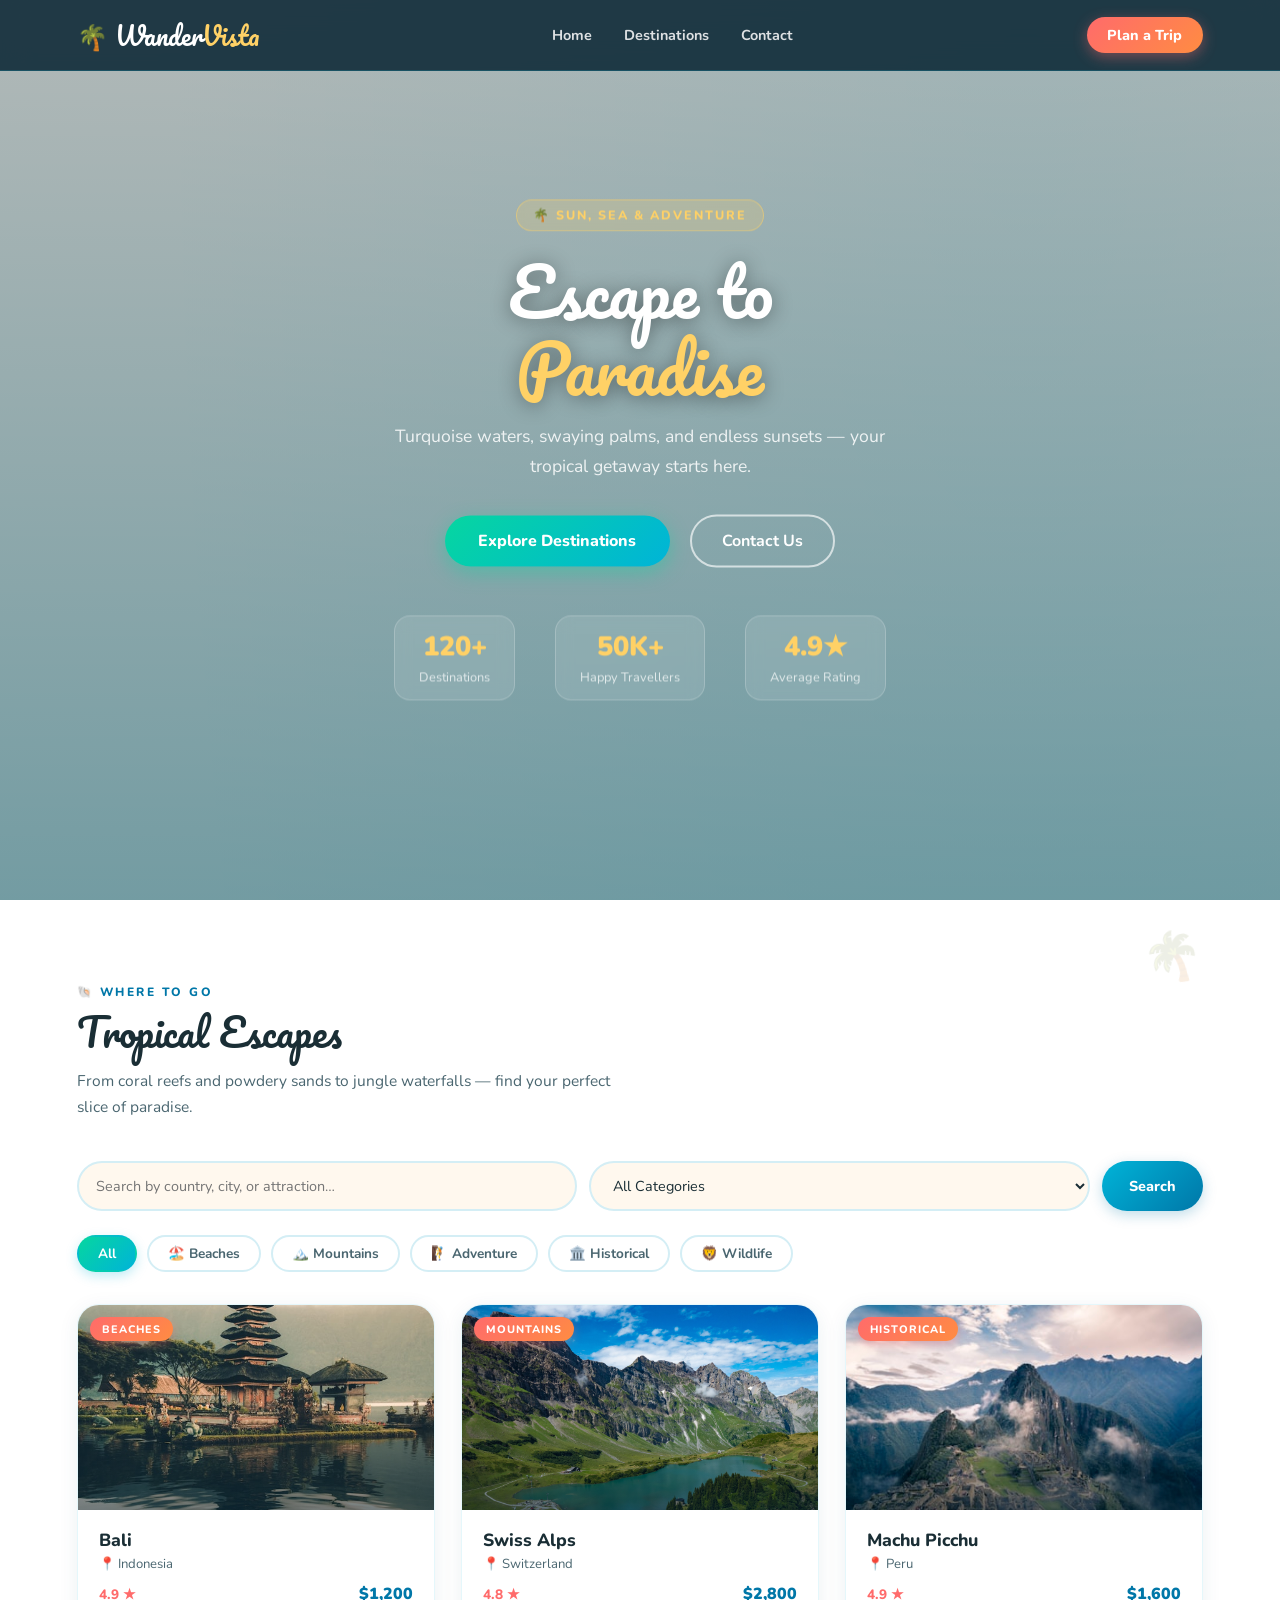
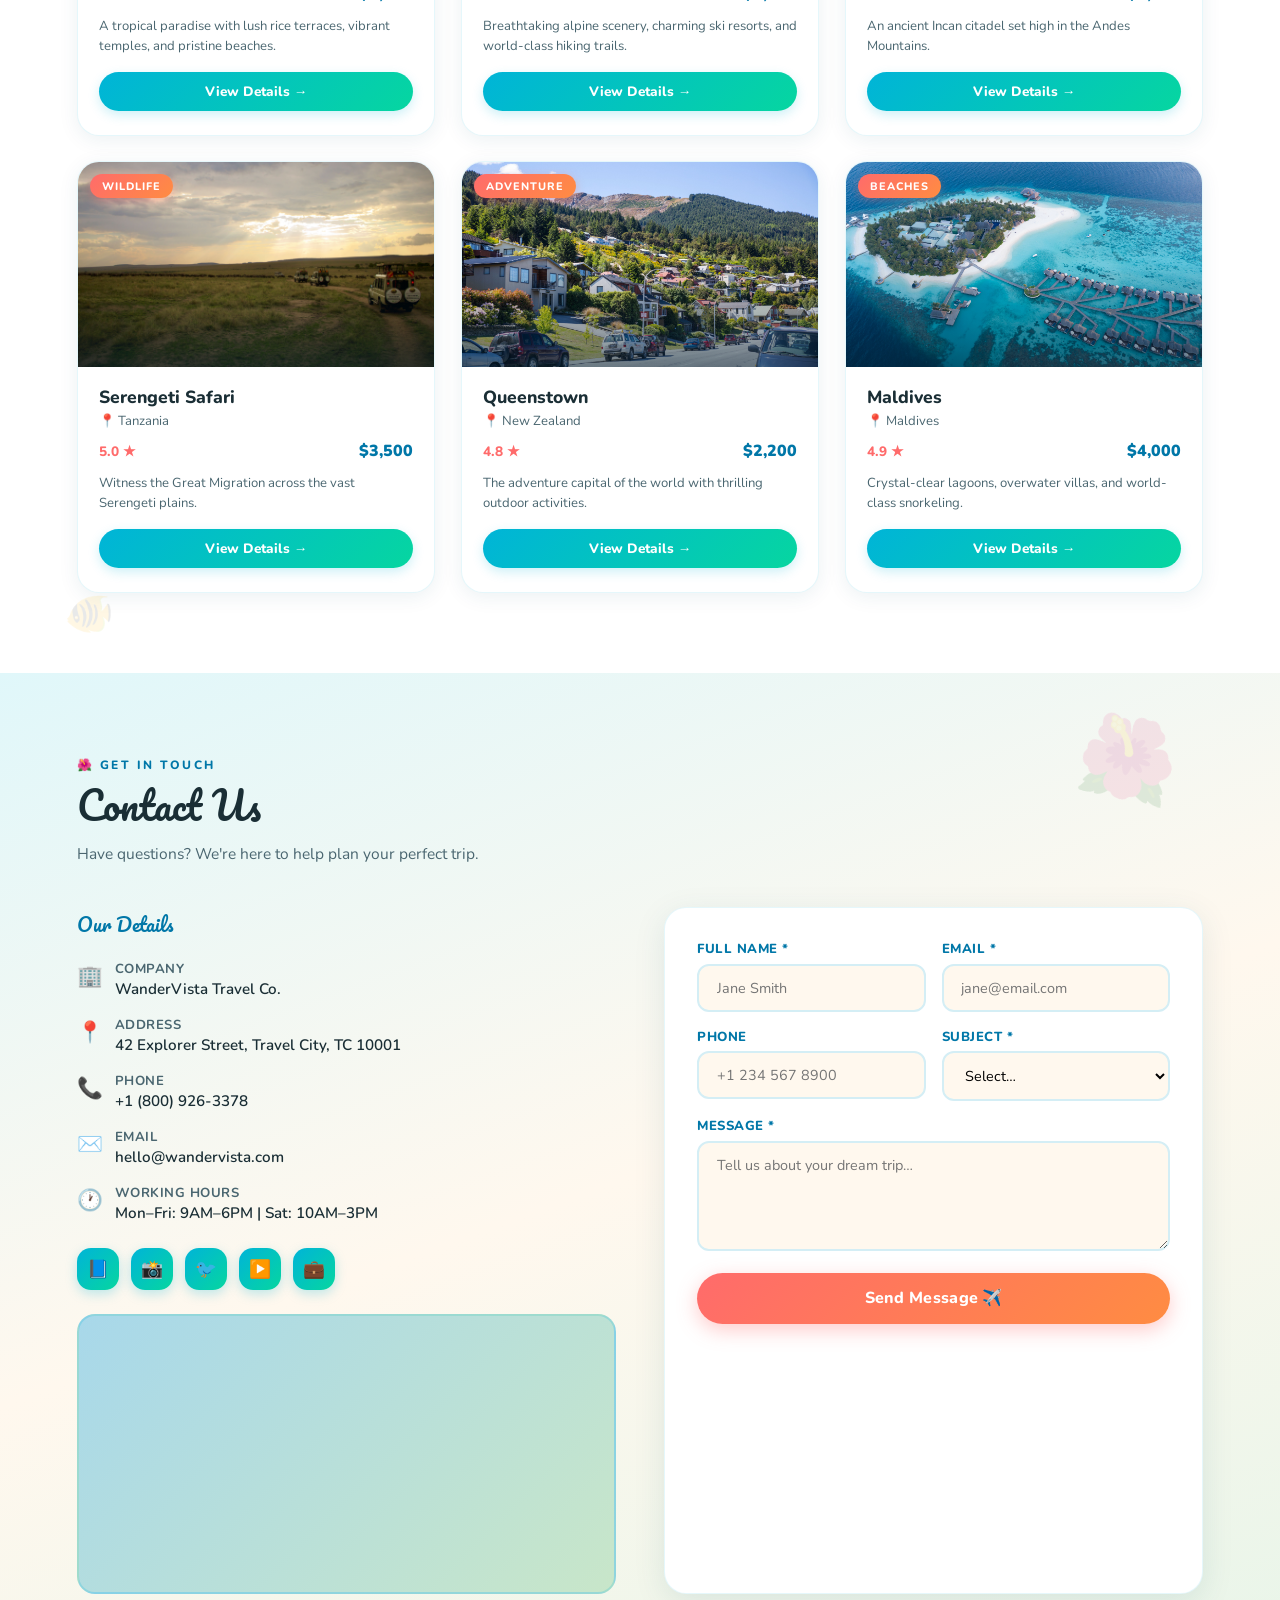
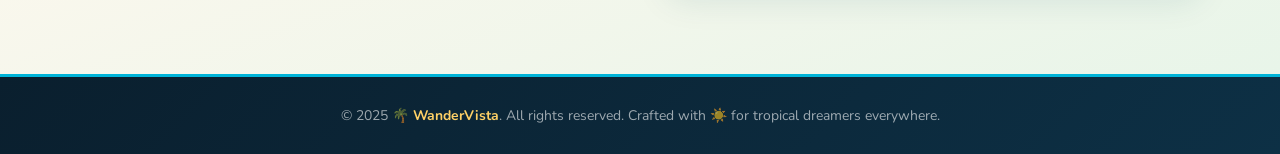
==== index.html @ 8dccbd2c "Completed login and registration pages" ====
<!doctype html>
<html lang="en">
  <head>
    <meta charset="UTF-8" />
    <meta name="viewport" content="width=device-width, initial-scale=1.0" />
    <title>WanderVista – Explore the World</title>
<link rel="stylesheet" href="style.css">
  </head>
  <body>
    <!-- ══ NAV ══ -->
    <nav>
      <div class="logo">🌴 Wander<span>Vista</span></div>
      <ul class="nav-links" id="nav-links">
        <li><a href="#home">Home</a></li>
        <li><a href="#destinations">Destinations</a></li>
        <li><a href="#contact">Contact</a></li>
      </ul>
      <a href="#destinations" class="nav-cta">Plan a Trip</a>
      <button id="menu-btn" onclick="toggleMenu()">☰</button>
    </nav>

    <!-- ══ HERO ══ -->
    <section id="home">
      <video src=""></video>
      <video id="hero-video" autoplay muted loop playsinline>
        <source src="video.mp4" type="video/mp4" />
      </video>
      

     

      <div class="hero-overlay">
        <div class="hero-badge">🌴 Sun, Sea & Adventure</div>
        <h1>Escape to<br /><span>Paradise</span></h1>
        <p>
          Turquoise waters, swaying palms, and endless sunsets — your tropical
          getaway starts here.
        </p>
        <a href="#destinations" class="btn-primary">Explore Destinations</a>
        <a href="#contact" class="btn-outline">Contact Us</a>
        <div class="hero-stats">
          <div><strong>120+</strong><span>Destinations</span></div>
          <div><strong>50K+</strong><span>Happy Travellers</span></div>
          <div><strong>4.9★</strong><span>Average Rating</span></div>
        </div>
      </div>
    </section>

    <!-- ══ DESTINATIONS ══ -->
    <section id="destinations" class="section">
      <div class="section-label">🐚 Where to go</div>
      <h2 class="section-title">Tropical Escapes</h2>
      <p class="section-sub">
        From coral reefs and powdery sands to jungle waterfalls — find your
        perfect slice of paradise.
      </p>

      <!-- Search Bar -->
      <div class="search-bar">
        <input
          type="text"
          id="search-input"
          placeholder="Search by country, city, or attraction…"
          oninput="filterCards()"
        />
        <select id="cat-filter" onchange="filterCards()">
          <option value="">All Categories</option>
          <option>Beaches</option>
          <option>Mountains</option>
          <option>Adventure</option>
          <option>Historical</option>
          <option>Wildlife</option>
        </select>
        <button onclick="filterCards()">Search</button>
      </div>

      <!-- Filter Pills -->
      <div class="filters">
        <button class="filter-btn active" onclick="setFilter(this, '')">
          All
        </button>
        <button class="filter-btn" onclick="setFilter(this, 'Beaches')">
          🏖️ Beaches
        </button>
        <button class="filter-btn" onclick="setFilter(this, 'Mountains')">
          🏔️ Mountains
        </button>
        <button class="filter-btn" onclick="setFilter(this, 'Adventure')">
          🧗 Adventure
        </button>
        <button class="filter-btn" onclick="setFilter(this, 'Historical')">
          🏛️ Historical
        </button>
        <button class="filter-btn" onclick="setFilter(this, 'Wildlife')">
          🦁 Wildlife
        </button>
      </div>

      <!-- Cards -->
      <div class="card-grid" id="card-grid"></div>
    </section>

    <!-- ══ DETAIL MODAL ══ -->
    <div class="modal-overlay" id="modal" onclick="closeModal(event)">
      <div class="modal">
        <div class="modal-img">
          <img id="m-img" src="" alt="" />
          <button class="modal-close" onclick="closeModal()">✕</button>
        </div>
        <div class="modal-body">
          <h2 id="m-name"></h2>
          <div class="modal-loc" id="m-loc"></div>
          <div class="info-grid">
            <div class="info-box">
              <div class="lbl">Travel Cost</div>
              <div class="val" id="m-price"></div>
            </div>
            <div class="info-box">
              <div class="lbl">Best Time</div>
              <div class="val" id="m-time"></div>
            </div>
            <div class="info-box">
              <div class="lbl">Weather</div>
              <div class="val" id="m-weather"></div>
            </div>
            <div class="info-box">
              <div class="lbl">Rating</div>
              <div class="val" id="m-rating"></div>
            </div>
          </div>
          <h3>About</h3>
          <p id="m-desc"></p>
          <h3>Top Attractions</h3>
          <div class="attractions" id="m-attr"></div>
          <h3>Weather Information</h3>
          <p id="m-weatherInfo"></p>
          <h3>Travel Tips</h3>
          <p id="m-tips"></p>
          <h3>Gallery</h3>
          <div class="gallery" id="m-gallery"></div>
          <h3>Location</h3>

<div class="map-wrap">
    <iframe
        id="m-map"
        width="100%"
        height="300"
        style="border:0;border-radius:12px"
        loading="lazy">
    </iframe>
</div>
        </div>
      </div>
    </div>

    <!-- ══ CONTACT ══ -->
    <section id="contact" class="section">
      <div class="section-label">🌺 Get in touch</div>
      <h2 class="section-title">Contact Us</h2>
      <p class="section-sub">
        Have questions? We're here to help plan your perfect trip.
      </p>

      <div class="contact-grid">
        <!-- Info -->
        <div class="contact-info">
          <h3>Our Details</h3>
          <div class="info-item">
            <div class="info-icon">🏢</div>
            <div class="info-text">
              <strong>Company</strong><span>WanderVista Travel Co.</span>
            </div>
          </div>
          <div class="info-item">
            <div class="info-icon">📍</div>
            <div class="info-text">
              <strong>Address</strong
              ><span>42 Explorer Street, Travel City, TC 10001</span>
            </div>
          </div>
          <div class="info-item">
            <div class="info-icon">📞</div>
            <div class="info-text">
              <strong>Phone</strong><span>+1 (800) 926-3378</span>
            </div>
          </div>
          <div class="info-item">
            <div class="info-icon">✉️</div>
            <div class="info-text">
              <strong>Email</strong><span>hello@wandervista.com</span>
            </div>
          </div>
          <div class="info-item">
            <div class="info-icon">🕐</div>
            <div class="info-text">
              <strong>Working Hours</strong
              ><span>Mon–Fri: 9AM–6PM | Sat: 10AM–3PM</span>
            </div>
          </div>

          <div class="social-links">
            <a href="#" title="Facebook">📘</a>
            <a href="#" title="Instagram">📸</a>
            <a href="#" title="Twitter / X">🐦</a>
            <a href="#" title="YouTube">▶️</a>
            <a href="#" title="LinkedIn">💼</a>
          </div>

          <!-- Map placeholder -->
        <div class="map-wrap">
  <div class="map-placeholder">
    <iframe
     src="https://maps.google.com/maps?q=9.9252,78.1198&z=15&output=embed"
      width="100%"
      height="100%"
      style="border:0; border-radius:12px;"
      allowfullscreen
      loading="lazy">
    </iframe>
  </div>
</div>
        </div>

        <!-- Form -->
        <div class="contact-form">
          <div class="form-row">
            <div class="form-group">
              <label for="f-name">Full Name *</label>
              <input type="text" id="f-name" placeholder="Jane Smith" />
              <div class="form-error" id="err-name">
                Please enter your name.
              </div>
            </div>
            <div class="form-group">
              <label for="f-email">Email *</label>
              <input type="email" id="f-email" placeholder="jane@email.com" />
              <div class="form-error" id="err-email">Enter a valid email.</div>
            </div>
          </div>
          <div class="form-row">
            <div class="form-group">
              <label for="f-phone">Phone</label>
              <input type="tel" id="f-phone" placeholder="+1 234 567 8900" />
            </div>
            <div class="form-group">
              <label for="f-subject">Subject *</label>
              <select id="f-subject">
                <option value="">Select…</option>
                <option>Trip Planning</option>
                <option>Booking Inquiry</option>
                <option>General Question</option>
                <option>Feedback</option>
              </select>
              <div class="form-error" id="err-subject">
                Please select a subject.
              </div>
            </div>
          </div>
          <div class="form-group">
            <label for="f-msg">Message *</label>
            <textarea
              id="f-msg"
              placeholder="Tell us about your dream trip…"
            ></textarea>
            <div class="form-error" id="err-msg">
              Please enter your message.
            </div>
          </div>
          <button class="form-submit" onclick="submitForm()">
            Send Message ✈️
          </button>
          <div class="form-success" id="form-success">
            ✅ Message sent! We'll reply within 24 hours.
          </div>
        </div>
      </div>
    </section>

    <!-- ══ FOOTER ══ -->
    <footer>
      <p>
        © 2025 🌴 <span>WanderVista</span>. All rights reserved. Crafted with ☀️
        for tropical dreamers everywhere.
      </p>
    </footer>
    <script src="script.js"></script>
  </body>
</html>
---- style.css ----
@import url('https://fonts.googleapis.com/css2?family=Pacifico&family=Nunito:wght@400;600;700;800;900&display=swap');

    /* ── Reset & Base ── */
    *, *::before, *::after { box-sizing: border-box; margin: 0; padding: 0; }
    :root {
      --ocean:   #00B4D8;
      --ocean-d: #0077A8;
      --lagoon:  #06D6A0;
      --coral:   #FF6B6B;
      --coral-d: #e04f4f;
      --sun:     #FFD166;
      --palm:    #2D6A4F;
      --sand:    #FFF8EE;
      --sand-d:  #FDEAC8;
      --dark:    #1A2E35;
      --mid:     #4A6670;
      --white:   #ffffff;
      --radius:  18px;
      --shadow:  0 6px 24px rgba(0,100,120,.13);
    }
    html { scroll-behavior: smooth; }
    body {
      font-family: 'Nunito', 'Segoe UI', sans-serif;
      color: var(--dark);
      background: var(--sand);
      /* subtle wave texture via repeating gradient */
      background-image: radial-gradient(ellipse at 80% 0%, rgba(0,180,216,.07) 0%, transparent 60%);
    }


    a { color: inherit; text-decoration: none; }
    img { display: block; width: 100%; object-fit: cover; }
    button { cursor: pointer; border: none; font-family: inherit; }

    /* ── WAVY DIVIDER ── */
    .wave-top {
      width: 100%; overflow: hidden; line-height: 0; margin-bottom: -2px;
    }
    .wave-top svg { display: block; width: 100%; }


    /* ── NAV ── */
    nav {
      position: fixed; top: 0; left: 0; right: 0; z-index: 100;
      display: flex; align-items: center; justify-content: space-between;
      padding: .85rem 6%;
      background: rgba(0, 30, 45, .82); backdrop-filter: blur(14px);
      border-bottom: 1px solid rgba(0,180,216,.2);
    }
    .logo { font-family: 'Pacifico', cursive; font-size: 1.55rem; color: var(--white); letter-spacing: 0px; }
    .logo span { color: var(--sun); }
    .nav-links { display: flex; gap: 2rem; list-style: none; }
    .nav-links a { color: rgba(255,255,255,.85); font-size: .9rem; font-weight: 700; transition: color .2s; }
    .nav-links a:hover { color: var(--sun); }
    .nav-cta {
      background: linear-gradient(135deg, var(--coral), #ff8c42);
      color: var(--white); padding: .5rem 1.3rem;
      border-radius: 50px; font-size: .9rem; font-weight: 800;
      box-shadow: 0 4px 14px rgba(255,107,107,.4);
      transition: transform .15s, box-shadow .2s;
    }
    .nav-cta:hover { transform: translateY(-2px); box-shadow: 0 6px 20px rgba(255,107,107,.5); }
    #menu-btn { display: none; background: none; color: var(--white); font-size: 1.6rem; }

    /* ── HERO / VIDEO ── */
    #home {
      position: relative; height: 100vh; min-height: 560px;
      display: flex; align-items: center; justify-content: center; text-align: center; overflow: hidden;
    }
    #hero-video {
      position: absolute; inset: 0; width: 100%; height: 100%;
      object-fit: cover; filter: brightness(.38) saturate(1.3);
    }
    /* tropical gradient overlay */
    #home::after {
      content: ''; position: absolute; inset: 0;
      background: linear-gradient(to bottom, rgba(0,40,60,.3) 0%, rgba(0,80,100,.55) 100%);
      z-index: 1;
    }
    .hero-overlay {  z-index: 2; color: var(--white); padding: 1rem; 
          position: absolute;
    top: 50%;
    left: 50%;
    transform: translate(-50%, -50%);
    z-index: 2;
    color: white;
    text-align: center;
    width: 90%;
    max-width: 900px;
}

    .hero-badge {
      display: inline-flex; align-items: center; gap: .4rem;
      background: rgba(255,209,102,.2); border: 1px solid rgba(255,209,102,.5);
      color: var(--sun); font-size: .78rem; font-weight: 800; letter-spacing: 2px;
      text-transform: uppercase; padding: .4rem 1rem; border-radius: 50px; margin-bottom: 1.3rem;
      backdrop-filter: blur(6px);
    }
    .hero-overlay h1 {
      font-family: 'Pacifico', cursive;
      font-size: clamp(2.2rem, 6vw, 4.2rem); font-weight: 400; line-height: 1.15; margin-bottom: 1rem;
      text-shadow: 0 2px 20px rgba(0,0,0,.4);
    }
    .hero-overlay h1 span { color: var(--sun); }
    .hero-overlay p { font-size: 1.1rem; color: rgba(255,255,255,.85); max-width: 500px; margin: 0 auto 2rem; line-height: 1.7; }
    .btn-primary {
      display: inline-block;
      background: linear-gradient(135deg, var(--lagoon), var(--ocean));
      color: var(--white); padding: .9rem 2.1rem; border-radius: 50px; font-size: 1rem; font-weight: 800;
      box-shadow: 0 6px 20px rgba(6,214,160,.4);
      transition: transform .15s, box-shadow .2s;
    }
    .btn-primary:hover { transform: translateY(-3px); box-shadow: 0 10px 28px rgba(6,214,160,.5); }
    .btn-outline {
      display: inline-block; border: 2px solid rgba(255,255,255,.65); color: var(--white);
      padding: .85rem 1.9rem; border-radius: 50px; font-size: 1rem; font-weight: 700;
      margin-left: 1rem; transition: background .2s, border-color .2s;
    }
    .btn-outline:hover { background: rgba(255,255,255,.15); border-color: var(--sun); color: var(--sun); }
    .hero-stats {
      display: flex; gap: 2.5rem; justify-content: center; margin-top: 3rem; flex-wrap: wrap;
    }
    .hero-stats div {
      text-align: center; background: rgba(255,255,255,.1); backdrop-filter: blur(8px);
      padding: .75rem 1.5rem; border-radius: 16px; border: 1px solid rgba(255,255,255,.2);
    }
    .hero-stats strong { display: block; font-size: 1.7rem; font-weight: 900; color: var(--sun); }
    .hero-stats span { font-size: .8rem; color: rgba(255,255,255,.75); }

    /* ── DESTINATIONS SECTION ── */
    #destinations {
      background: var(--white);
      padding: 5rem 6%;
      position: relative;
    }
    #destinations::before {
      content: '🌴'; position: absolute; top: 1.5rem; right: 6%; font-size: 3rem; opacity: .12; transform: rotate(-10deg);
    }
    #destinations::after {
      content: '🐠'; position: absolute; bottom: 2rem; left: 5%; font-size: 2.5rem; opacity: .1;
    }

    .section { padding: 5rem 6%; }
    .section-label {
      display: inline-flex; align-items: center; gap: .4rem;
      font-size: .75rem; font-weight: 800; letter-spacing: 2.5px; text-transform: uppercase;
      color: var(--ocean-d); margin-bottom: .5rem;
    }
    .section-title {
      font-family: 'Pacifico', cursive;
      font-size: clamp(1.6rem, 3.5vw, 2.4rem); font-weight: 400; line-height: 1.25; margin-bottom: .75rem;
      color: var(--dark);
    }
    .section-sub { color: var(--mid); max-width: 540px; line-height: 1.7; margin-bottom: 2.5rem; font-size: .97rem; }

    /* ── SEARCH & FILTER ── */
    .search-bar { display: flex; gap: .75rem; flex-wrap: wrap; margin-bottom: 1.5rem; }
    .search-bar input, .search-bar select {
      padding: .75rem 1.1rem; border: 2px solid #d4eef5; border-radius: 50px;
      font-size: .9rem; font-family: inherit; outline: none; flex: 1; min-width: 140px;
      background: var(--sand); color: var(--dark);
      transition: border-color .2s, box-shadow .2s;
    }
    .search-bar input:focus, .search-bar select:focus {
      border-color: var(--ocean); box-shadow: 0 0 0 3px rgba(0,180,216,.12);
    }
    .search-bar button {
      background: linear-gradient(135deg, var(--ocean), var(--ocean-d));
      color: var(--white); padding: .75rem 1.7rem;
      border-radius: 50px; font-size: .9rem; font-weight: 800;
      box-shadow: 0 4px 14px rgba(0,119,168,.25);
      transition: transform .15s;
    }
    .search-bar button:hover { transform: translateY(-2px); }
    .filters { display: flex; gap: .6rem; flex-wrap: wrap; margin-bottom: 2rem; }
    .filter-btn {
      padding: .45rem 1.2rem; border-radius: 50px; font-size: .85rem; font-weight: 700;
      border: 2px solid #d4eef5; background: var(--white); color: var(--mid);
      transition: all .2s;
    }
    .filter-btn.active, .filter-btn:hover {
      background: linear-gradient(135deg, var(--lagoon), var(--ocean));
      color: var(--white); border-color: transparent;
      box-shadow: 0 4px 12px rgba(0,180,216,.25);
    }

    /* ── DESTINATION CARDS ── */
    .card-grid { display: grid; grid-template-columns: repeat(auto-fill, minmax(280px, 1fr)); gap: 1.6rem; }
    .dest-card {
      border-radius: 22px; overflow: hidden; background: var(--white);
      box-shadow: 0 4px 20px rgba(0,80,100,.08);
      border: 1px solid rgba(0,180,216,.1);
      transition: transform .25s, box-shadow .25s; cursor: pointer;
    }
    .dest-card:hover {
      transform: translateY(-8px) rotate(-0.5deg);
      box-shadow: 0 16px 40px rgba(0,80,100,.18);
    }
    .card-img-wrap { position: relative; height: 205px; }
    .card-img-wrap img { height: 100%; }
    /* warm gradient over card image */
    .card-img-wrap::after {
      content: ''; position: absolute; inset: 0;
      background: linear-gradient(to top, rgba(0,30,45,.55) 0%, transparent 50%);
    }
    .card-category {
      position: absolute; top: 12px; left: 12px; z-index: 1;
      background: linear-gradient(135deg, var(--coral), #ff8c42);
      color: var(--white); font-size: .68rem; font-weight: 800; letter-spacing: 1px;
      text-transform: uppercase; padding: .28rem .75rem; border-radius: 50px;
      box-shadow: 0 3px 10px rgba(255,107,107,.35);
    }
    .card-body { padding: 1.1rem 1.3rem 1.5rem; }
    .card-body h3 { font-size: 1.1rem; font-weight: 800; margin-bottom: .2rem; }
    .card-country { font-size: .82rem; color: var(--mid); margin-bottom: .65rem; }
    .card-meta { display: flex; align-items: center; justify-content: space-between; }
    .rating { color: var(--coral); font-size: .85rem; font-weight: 800; }
    .price { font-size: 1rem; font-weight: 900; color: var(--ocean-d); }
    .card-desc { font-size: .82rem; color: var(--mid); margin-top: .65rem; line-height: 1.55; }
    .card-btn {
      display: block; margin-top: 1rem; text-align: center;
      background: linear-gradient(135deg, var(--ocean), var(--lagoon));
      color: var(--white); padding: .6rem 1rem; border-radius: 50px; font-size: .85rem;
      font-weight: 800; transition: opacity .2s, transform .15s;
      box-shadow: 0 4px 12px rgba(0,180,216,.2);
    }
    .card-btn:hover { opacity: .9; transform: translateY(-1px); }

    /* ── DETAIL MODAL ── */
    .modal-overlay {
      display: none; position: fixed; inset: 0; background: rgba(0,20,35,.65);
      z-index: 200; align-items: center; justify-content: center; padding: 1rem;
      backdrop-filter: blur(4px);
    }
    .modal-overlay.open { display: flex; }
    .modal {
      background: var(--white); border-radius: 24px; max-width: 760px; width: 100%;
      max-height: 90vh; overflow-y: auto;
      border: 1px solid rgba(0,180,216,.15);
      box-shadow: 0 20px 60px rgba(0,0,0,.25);
    }
    .modal-img { height: 240px; position: relative; }
    .modal-img img { height: 100%; border-radius: 24px 24px 0 0; }
    .modal-img::after {
      content: ''; position: absolute; inset: 0; border-radius: 24px 24px 0 0;
      background: linear-gradient(to top, rgba(0,30,45,.6) 0%, transparent 50%);
    }
    .modal-close {
      position: absolute; top: 12px; right: 14px; z-index: 3;
      background: rgba(255,255,255,.25); backdrop-filter: blur(6px);
      color: var(--white); border: 1px solid rgba(255,255,255,.4); font-size: 1.1rem;
      width: 36px; height: 36px; border-radius: 50%; cursor: pointer;
      line-height: 36px; text-align: center; transition: background .2s;
    }
    .modal-close:hover { background: var(--coral); border-color: var(--coral); }
    .modal-body { padding: 1.5rem 1.75rem 2rem; }
    .modal-body h2 { font-family: 'Pacifico', cursive; font-size: 1.6rem; font-weight: 400; margin-bottom: .25rem; }
    .modal-loc { color: var(--mid); font-size: .9rem; margin-bottom: 1rem; }
    .info-grid { display: grid; grid-template-columns: repeat(auto-fill, minmax(155px, 1fr)); gap: .75rem; margin: 1rem 0 1.4rem; }
    .info-box {
      background: linear-gradient(135deg, #e8f8fc, #f0fff8);
      border: 1px solid rgba(0,180,216,.15);
      border-radius: 14px; padding: .75rem 1rem;
    }
    .info-box .lbl { font-size: .7rem; color: var(--mid); text-transform: uppercase; letter-spacing: 1px; font-weight: 700; }
    .info-box .val { font-size: 1rem; font-weight: 800; margin-top: .15rem; color: var(--dark); }
    .modal-body h3 { font-weight: 800; margin: 1rem 0 .4rem; color: var(--ocean-d); }
    .modal-body p { color: var(--mid); line-height: 1.65; font-size: .93rem; }
    .attractions { display: flex; flex-wrap: wrap; gap: .5rem; margin-top: .5rem; }
    .att-tag {
      background: linear-gradient(135deg, #fff0e0, #ffe5cc);
      color: var(--coral-d); font-size: .8rem; font-weight: 700;
      padding: .3rem .9rem; border-radius: 50px;
      border: 1px solid rgba(255,107,107,.2);
    }
    .gallery { display: grid; grid-template-columns: repeat(3,1fr); gap: .5rem; margin-top: .75rem; }
    .gallery img { height: 90px; border-radius: 10px; }

    /* ── CONTACT ── */
    #contact {
      background: linear-gradient(160deg, #e0f7fa 0%, #fff8ee 50%, #e8f5e9 100%);
      padding: 5rem 6%;
      position: relative; overflow: hidden;
    }
    #contact::before {
      content: '🌺'; position: absolute; top: 2rem; right: 8%; font-size: 5rem; opacity: .12; transform: rotate(15deg);
    }
    .contact-grid { display: grid; grid-template-columns: 1fr 1fr; gap: 3rem; }
    .contact-info h3 { font-family: 'Pacifico', cursive; font-size: 1.2rem; font-weight: 400; margin-bottom: 1.2rem; color: var(--ocean-d); }
    .info-item { display: flex; align-items: flex-start; gap: .75rem; margin-bottom: 1rem; }
    .info-icon { font-size: 1.3rem; flex-shrink: 0; margin-top: .1rem; }
    .info-text strong { display: block; font-size: .82rem; color: var(--mid); font-weight: 700; text-transform: uppercase; letter-spacing: .5px; }
    .info-text span { font-size: .95rem; font-weight: 600; }
    .social-links { display: flex; gap: .75rem; margin-top: 1.5rem; }
    .social-links a {
      display: flex; align-items: center; justify-content: center;
      width: 42px; height: 42px; border-radius: 14px; font-size: 1.1rem;
      background: linear-gradient(135deg, var(--ocean), var(--lagoon));
      color: var(--white);
      box-shadow: 0 4px 12px rgba(0,180,216,.25);
      transition: transform .15s, box-shadow .2s;
    }
    .social-links a:hover { transform: translateY(-4px); box-shadow: 0 8px 20px rgba(0,180,216,.4); }

    /* Contact Form */
    .contact-form {
      background: var(--white); padding: 2rem; border-radius: 22px;
      box-shadow: 0 8px 32px rgba(0,80,100,.1);
      border: 1px solid rgba(0,180,216,.1);
    }
    .form-row { display: grid; grid-template-columns: 1fr 1fr; gap: 1rem; }
    .form-group { margin-bottom: 1rem; }
    .form-group label { display: block; font-size: .82rem; font-weight: 800; margin-bottom: .35rem; color: var(--ocean-d); text-transform: uppercase; letter-spacing: .5px; }
    .form-group input, .form-group textarea, .form-group select {
      width: 100%; padding: .75rem 1.1rem; border: 2px solid #d4eef5; border-radius: 12px;
      font-size: .9rem; font-family: inherit; outline: none; background: var(--sand);
      transition: border-color .2s, box-shadow .2s;
    }
    .form-group input:focus, .form-group textarea:focus, .form-group select:focus {
      border-color: var(--ocean); box-shadow: 0 0 0 3px rgba(0,180,216,.12);
    }
    .form-group textarea { resize: vertical; min-height: 110px; }
    .form-error { display: none; font-size: .75rem; color: var(--coral-d); margin-top: .25rem; font-weight: 700; }
    .form-submit {
      width: 100%; background: linear-gradient(135deg, var(--coral), #ff8c42);
      color: var(--white); padding: .9rem; border-radius: 50px;
      font-size: 1rem; font-weight: 800; letter-spacing: .3px;
      box-shadow: 0 6px 20px rgba(255,107,107,.35);
      transition: transform .15s, box-shadow .2s;
    }
    .form-submit:hover { transform: translateY(-2px); box-shadow: 0 10px 28px rgba(255,107,107,.45); }
    .form-success {
      display: none; text-align: center; padding: 1rem;
      background: linear-gradient(135deg, #d4f5ee, #e0f7fa);
      color: var(--palm); border-radius: 14px; font-weight: 800; margin-top: .75rem;
      border: 1px solid rgba(6,214,160,.25);
    }

    /* ── MAP PLACEHOLDER ── */
    .map-wrap {
      border-radius: 18px; overflow: hidden; height: 280px;
      background: linear-gradient(135deg, #a8d8ea, #c8e6c9);
      display: flex; align-items: center; justify-content: center; margin-top: 1.5rem;
      border: 2px solid rgba(0,180,216,.2);
    }
    .map-placeholder {
    text-align: center;
    color: var(--mid);
    width: 100%;
    height: 100%;
}
    .map-placeholder span { font-size: 3rem; display: block; margin-bottom: .5rem; }

    /* ── FOOTER ── */
    footer {
      background: linear-gradient(135deg, #0a1f2e, #0d3045);
      color: rgba(255,255,255,.6); text-align: center; padding: 1.8rem 6%; font-size: .87rem;
      border-top: 3px solid var(--ocean);
    }
    footer span { color: var(--sun); font-weight: 700; }

    /* ── RESPONSIVE ── */
    @media (max-width: 768px) {
      .nav-links { display: none; flex-direction: column; position: absolute; top: 100%; left: 0; right: 0; background: rgba(0,20,35,.97); padding: 1.5rem 6%; gap: 1.2rem; }
      .nav-links.open { display: flex; }
      #menu-btn { display: block; }
      .contact-grid { grid-template-columns: 1fr; }
      .form-row { grid-template-columns: 1fr; }
      .hero-stats { gap: 1rem; }
      .btn-outline { margin-left: 0; margin-top: .75rem; display: inline-block; }
    }
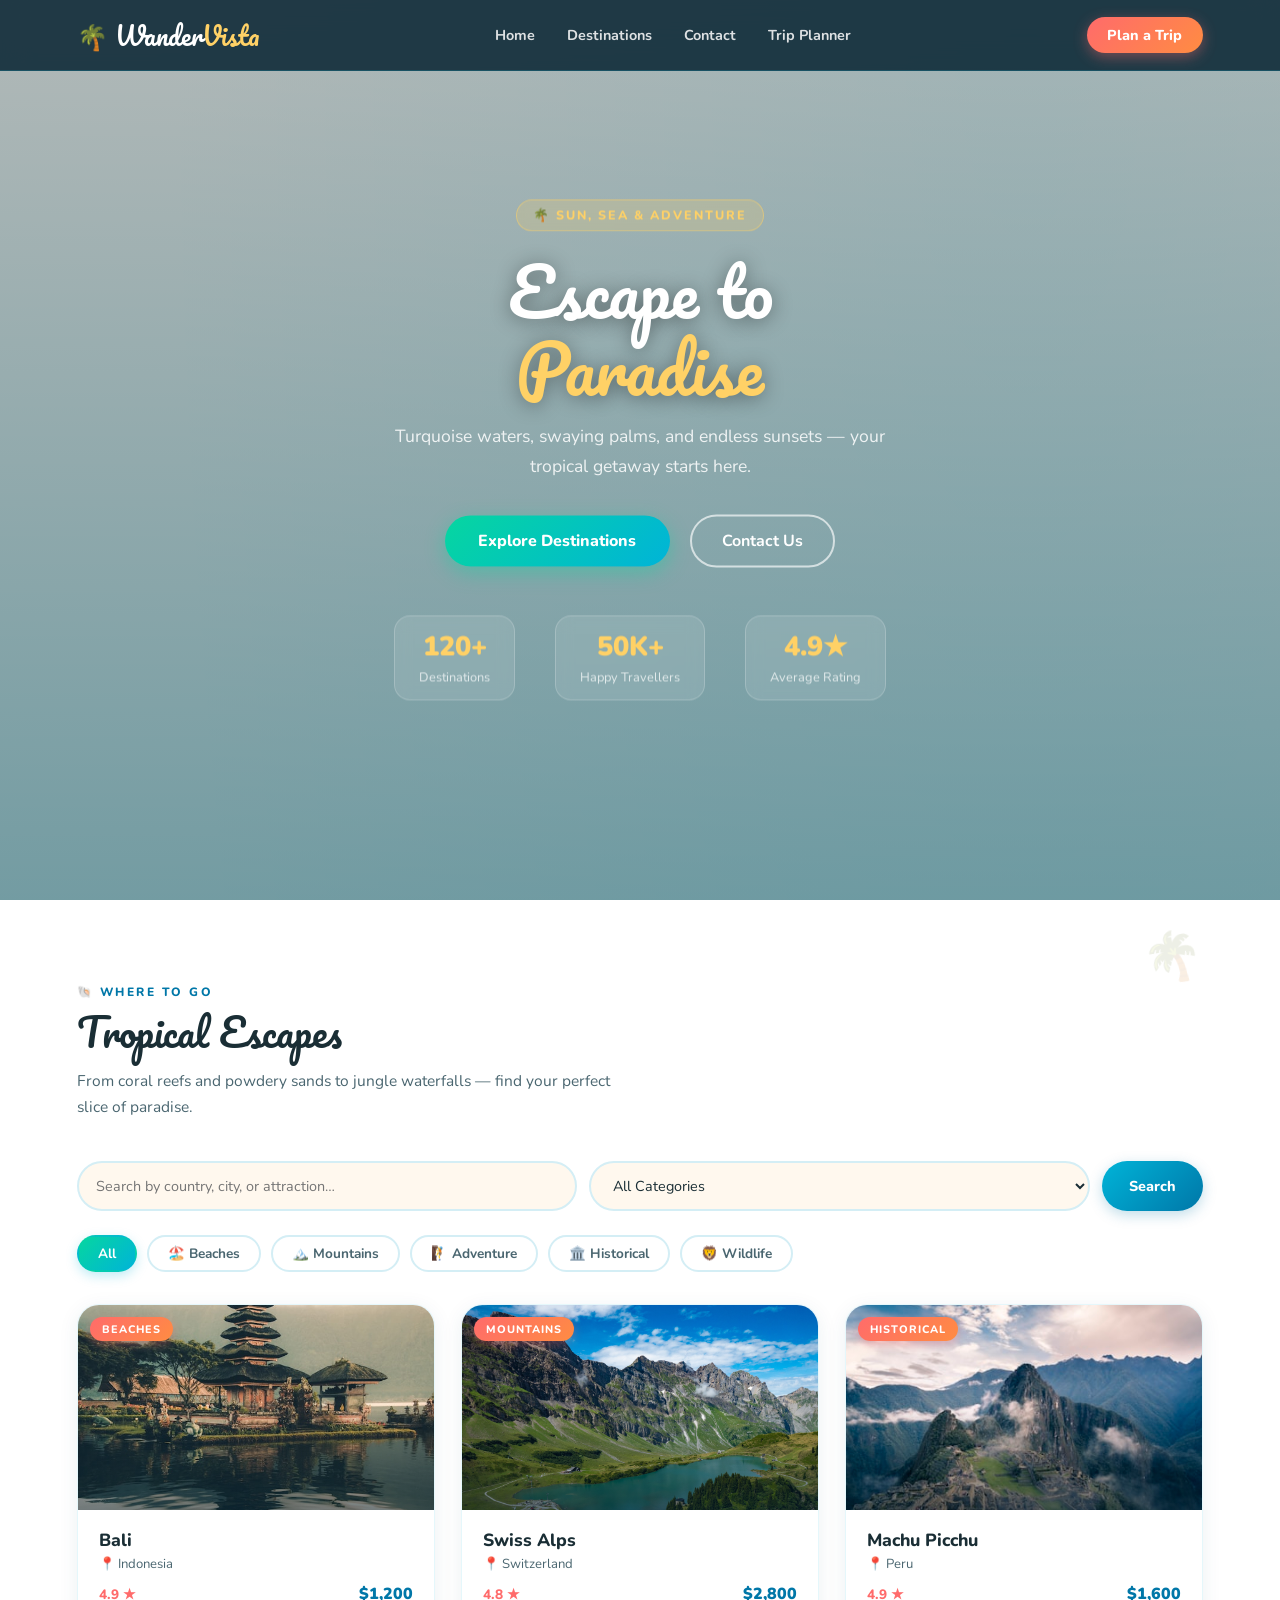
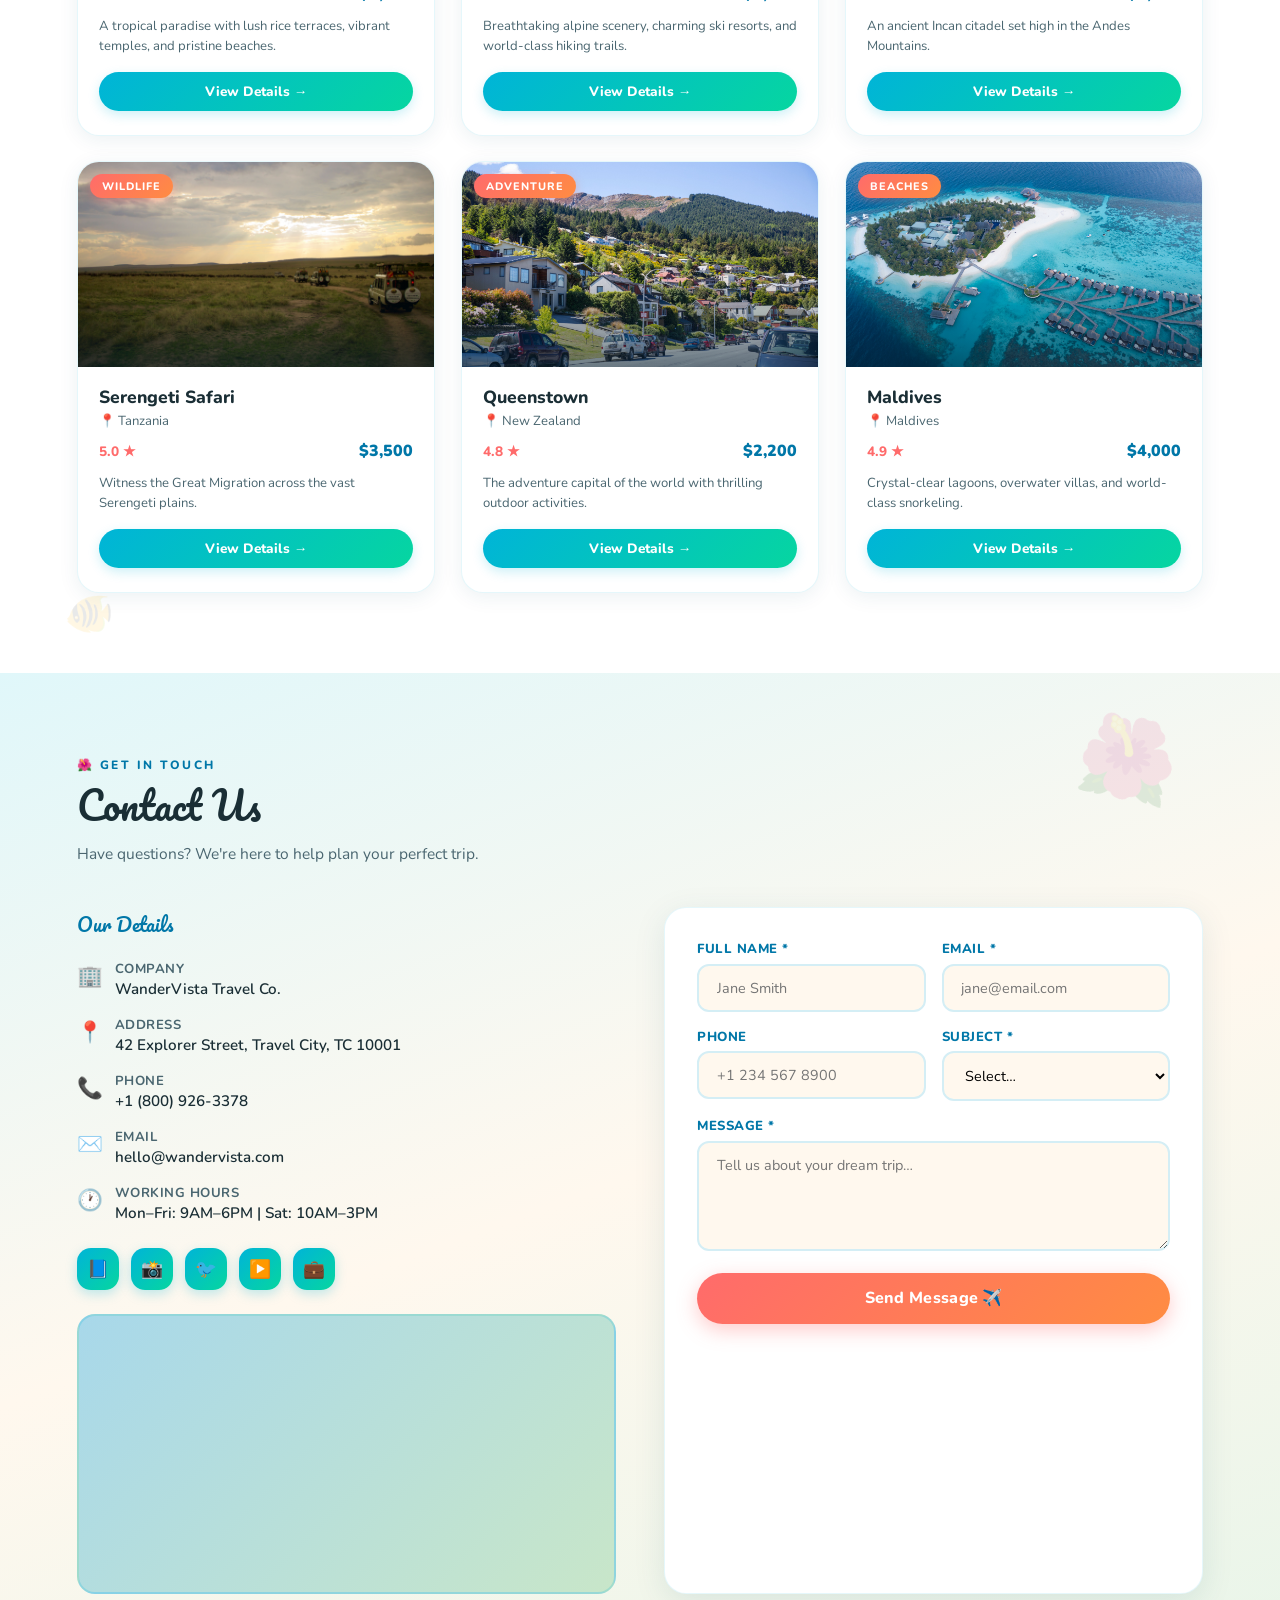
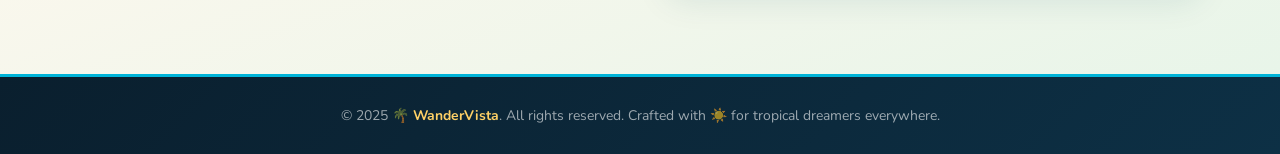
==== commit 9a493762: "day 3 task completed" ====
--- a/index.html
+++ b/index.html
@@ -14,6 +14,7 @@
         <li><a href="#home">Home</a></li>
         <li><a href="#destinations">Destinations</a></li>
         <li><a href="#contact">Contact</a></li>
+        <li><a href="tripplanner.html">Trip Planner</a></li>
       </ul>
       <a href="#destinations" class="nav-cta">Plan a Trip</a>
       <button id="menu-btn" onclick="toggleMenu()">☰</button>
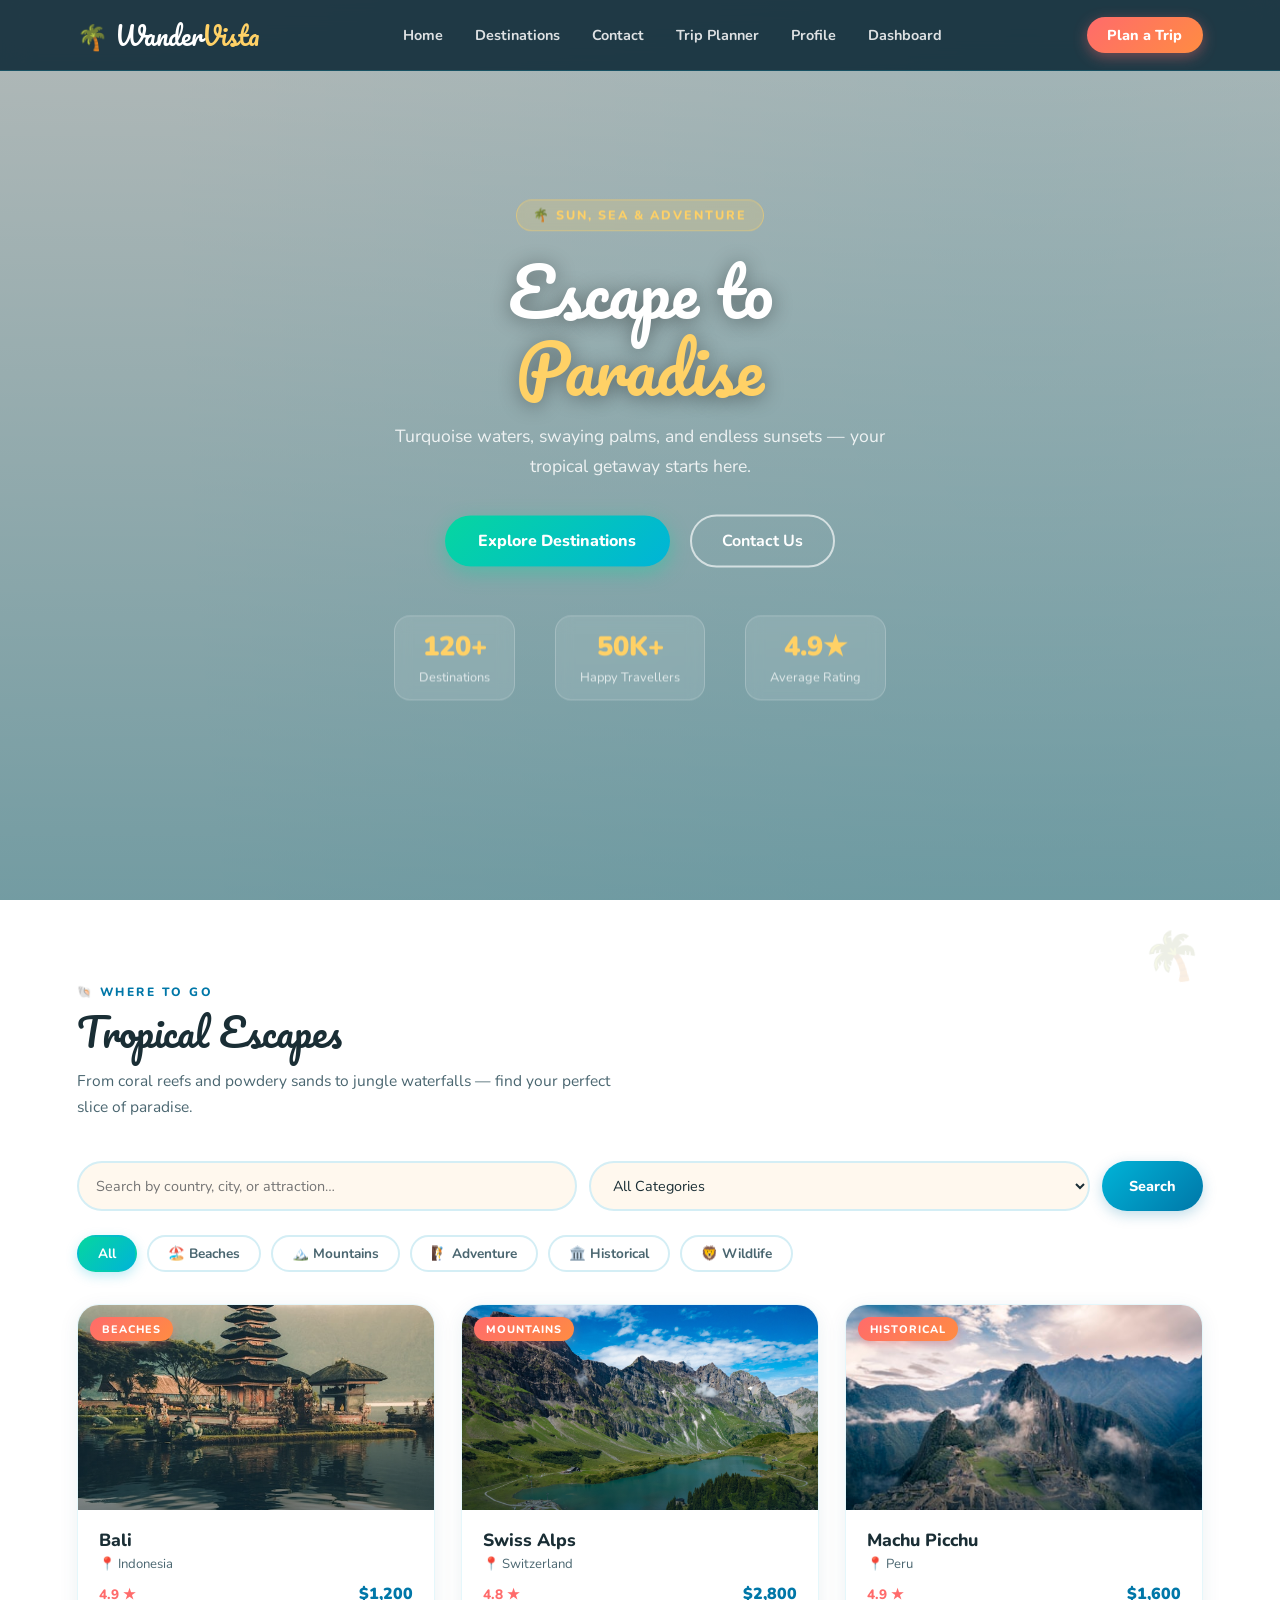
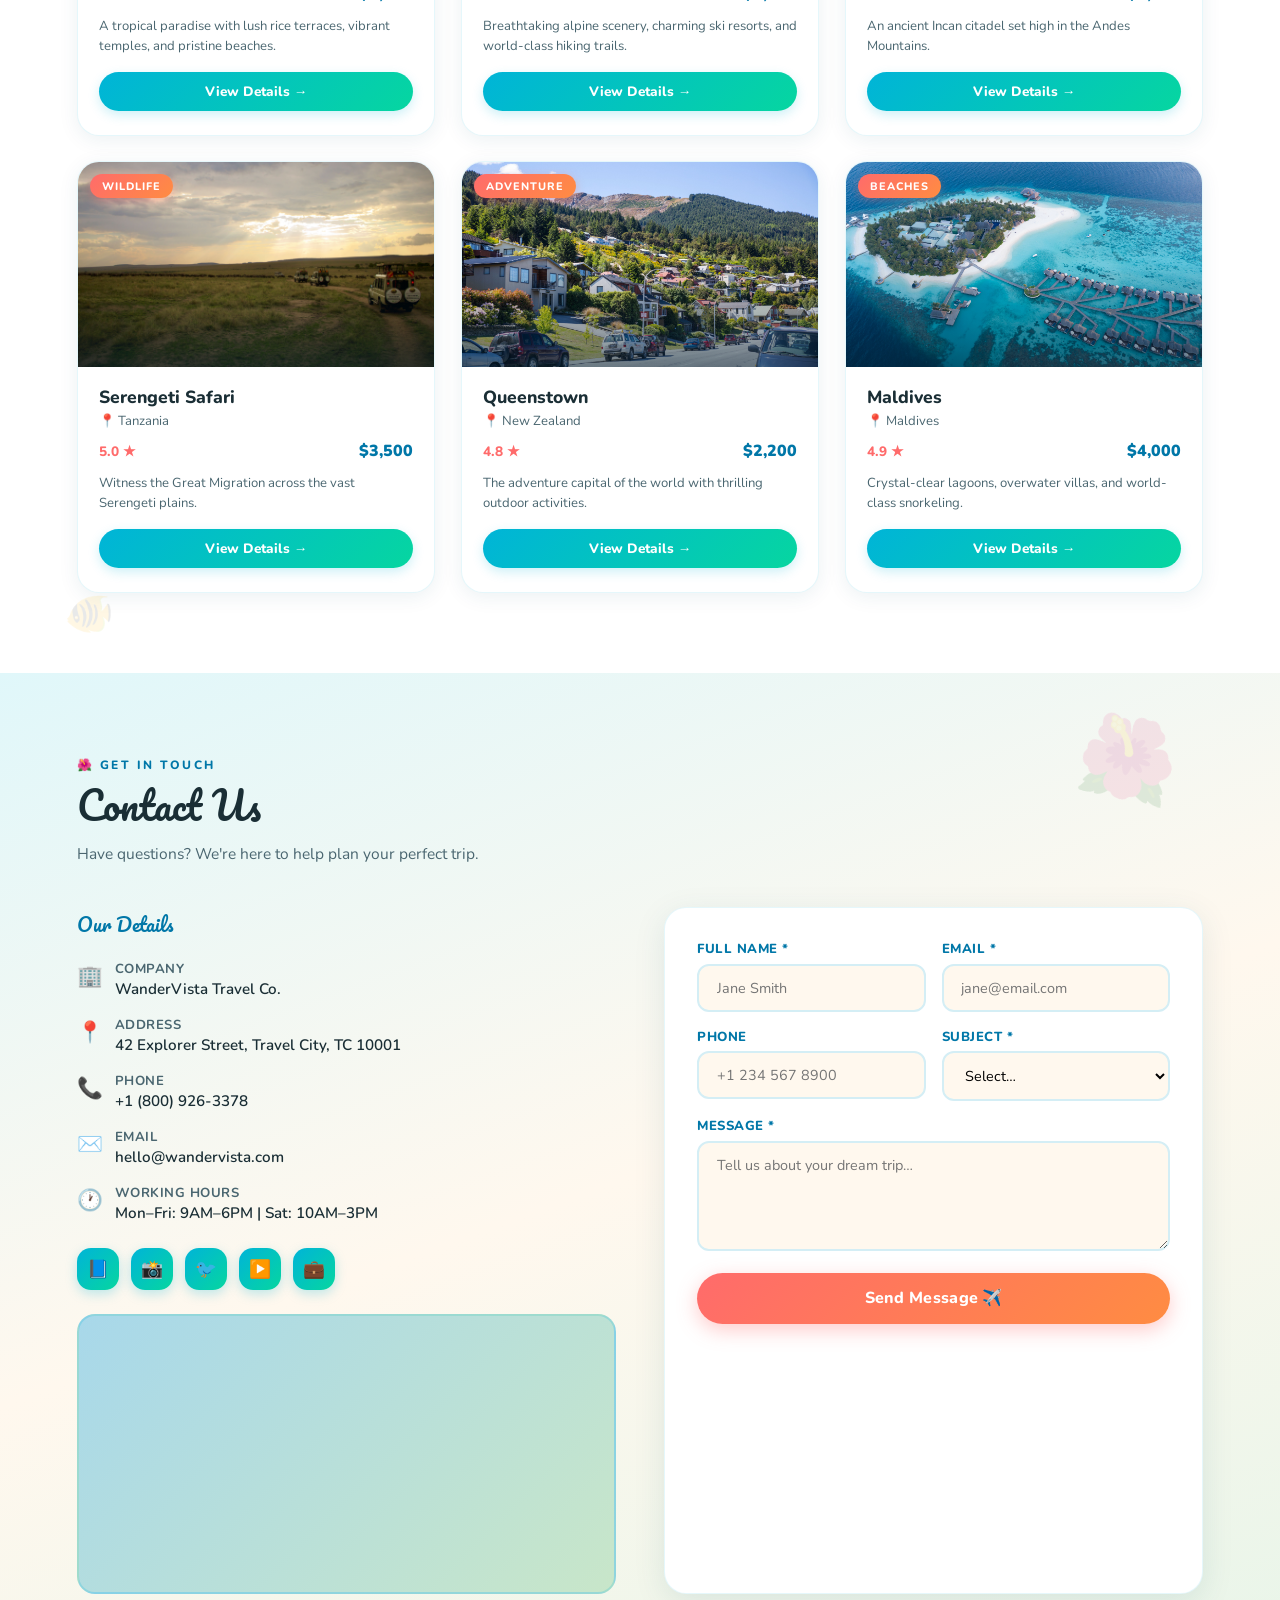
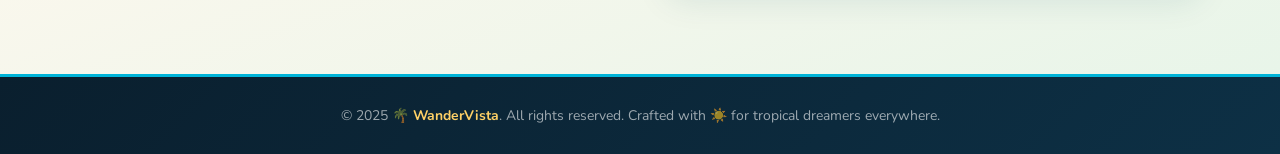
==== commit a5bcba84: "day 4" ====
--- a/index.html
+++ b/index.html
@@ -15,6 +15,9 @@
         <li><a href="#destinations">Destinations</a></li>
         <li><a href="#contact">Contact</a></li>
         <li><a href="tripplanner.html">Trip Planner</a></li>
+         <li><a href="profile.html">Profile</a></li>
+          <li><a href="dashboard.html">Dashboard</a></li>
+
       </ul>
       <a href="#destinations" class="nav-cta">Plan a Trip</a>
       <button id="menu-btn" onclick="toggleMenu()">☰</button>
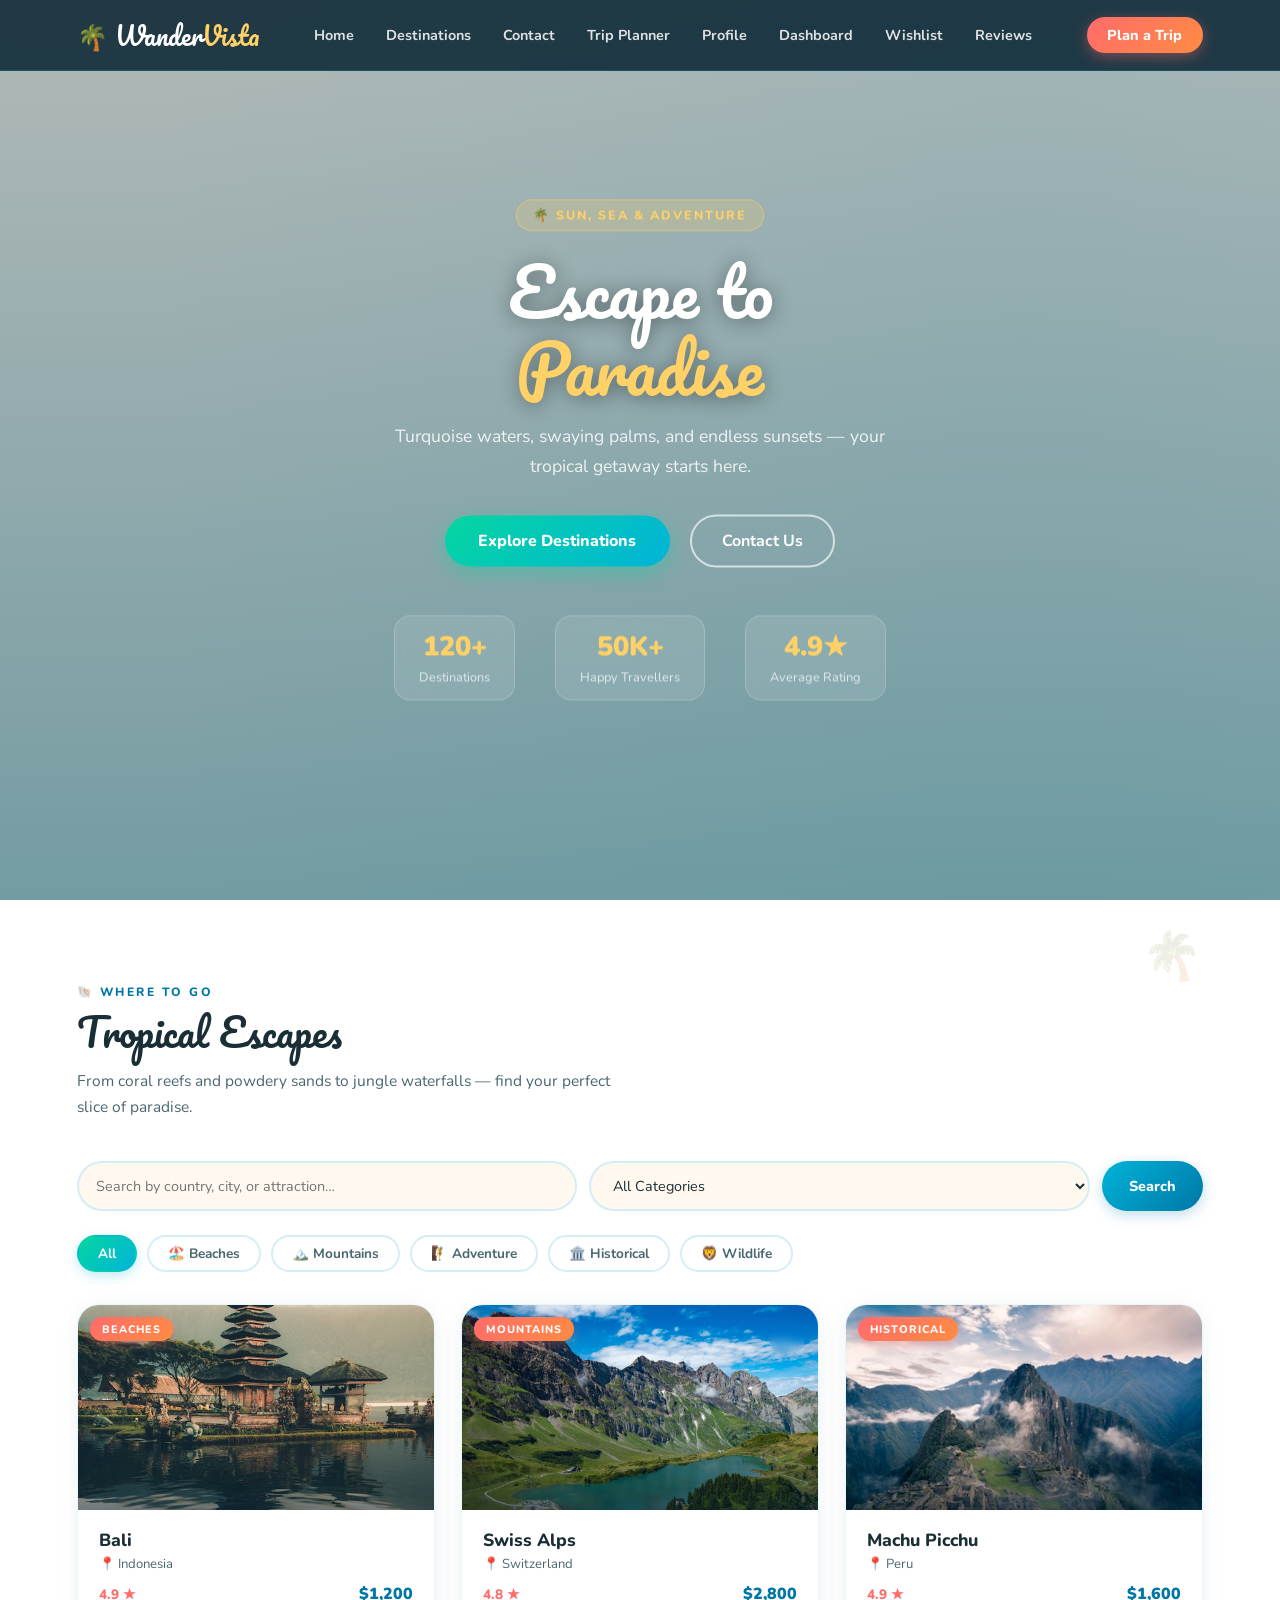
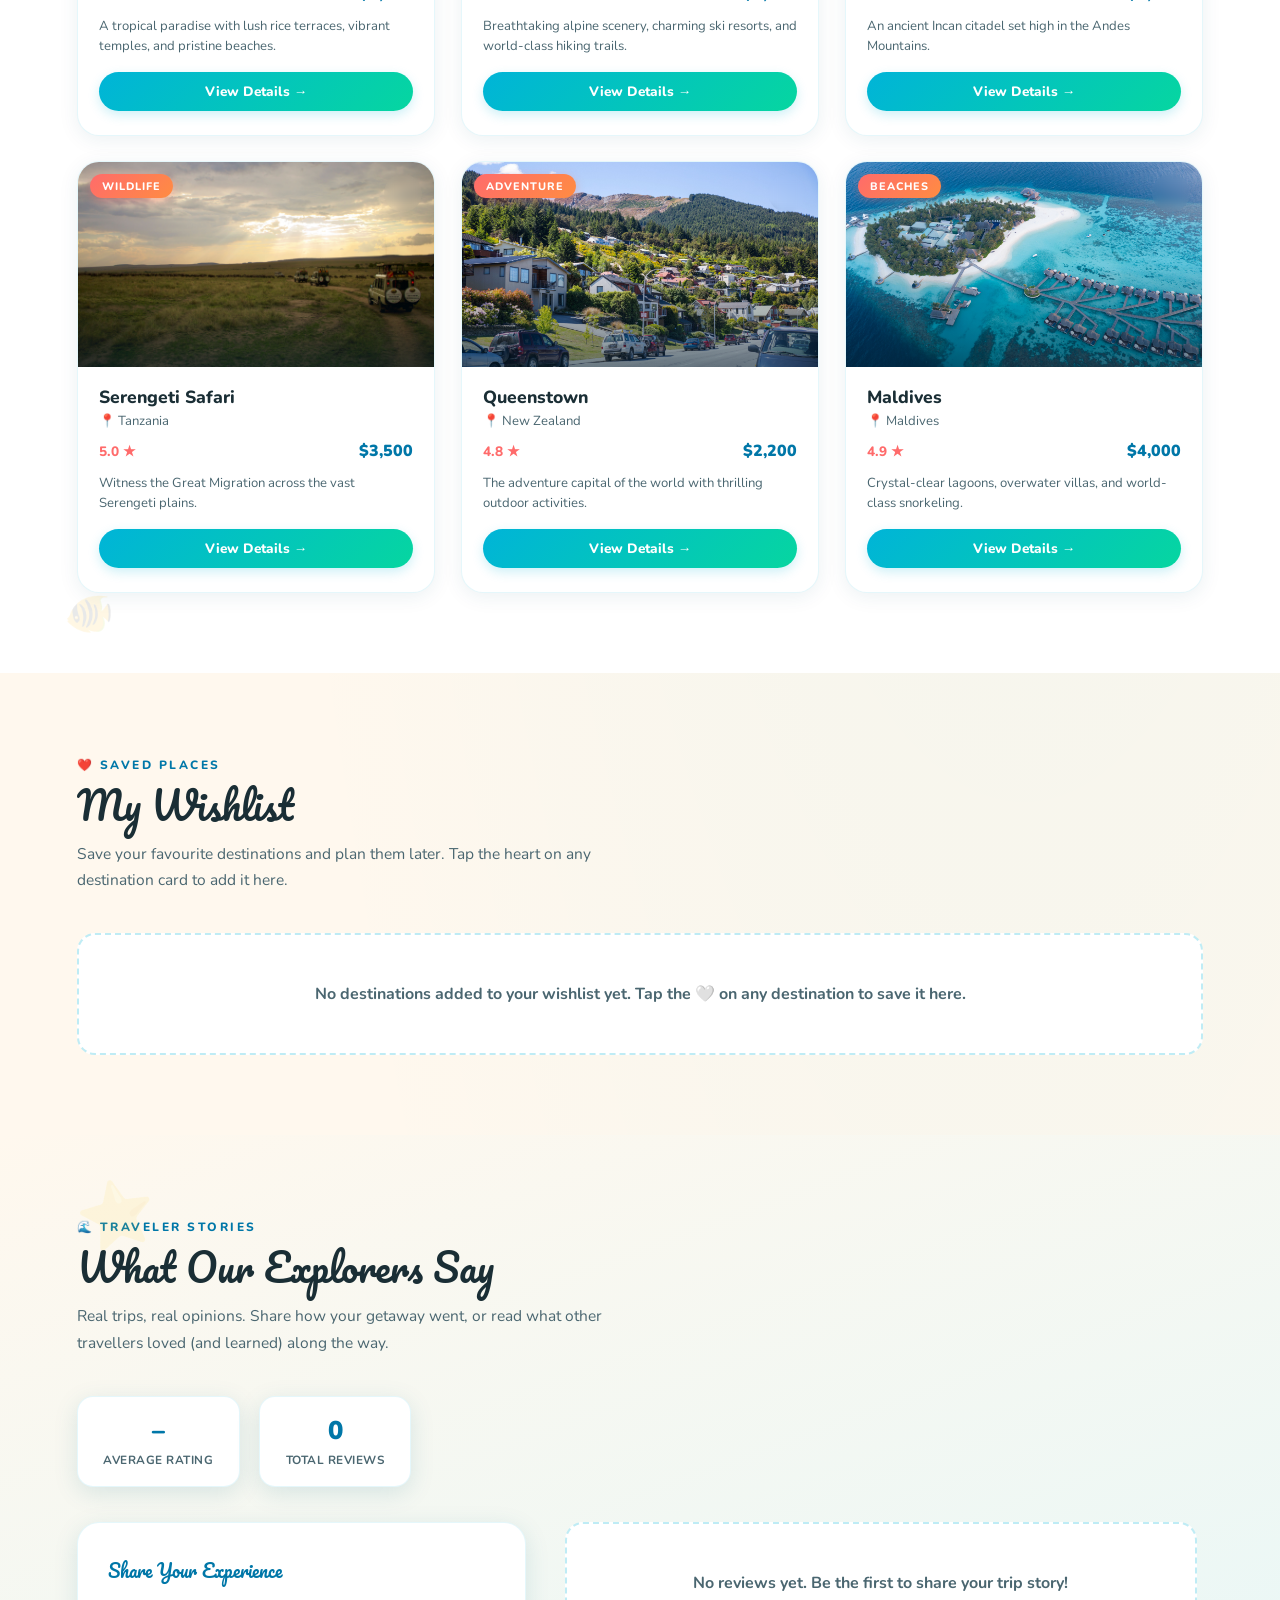
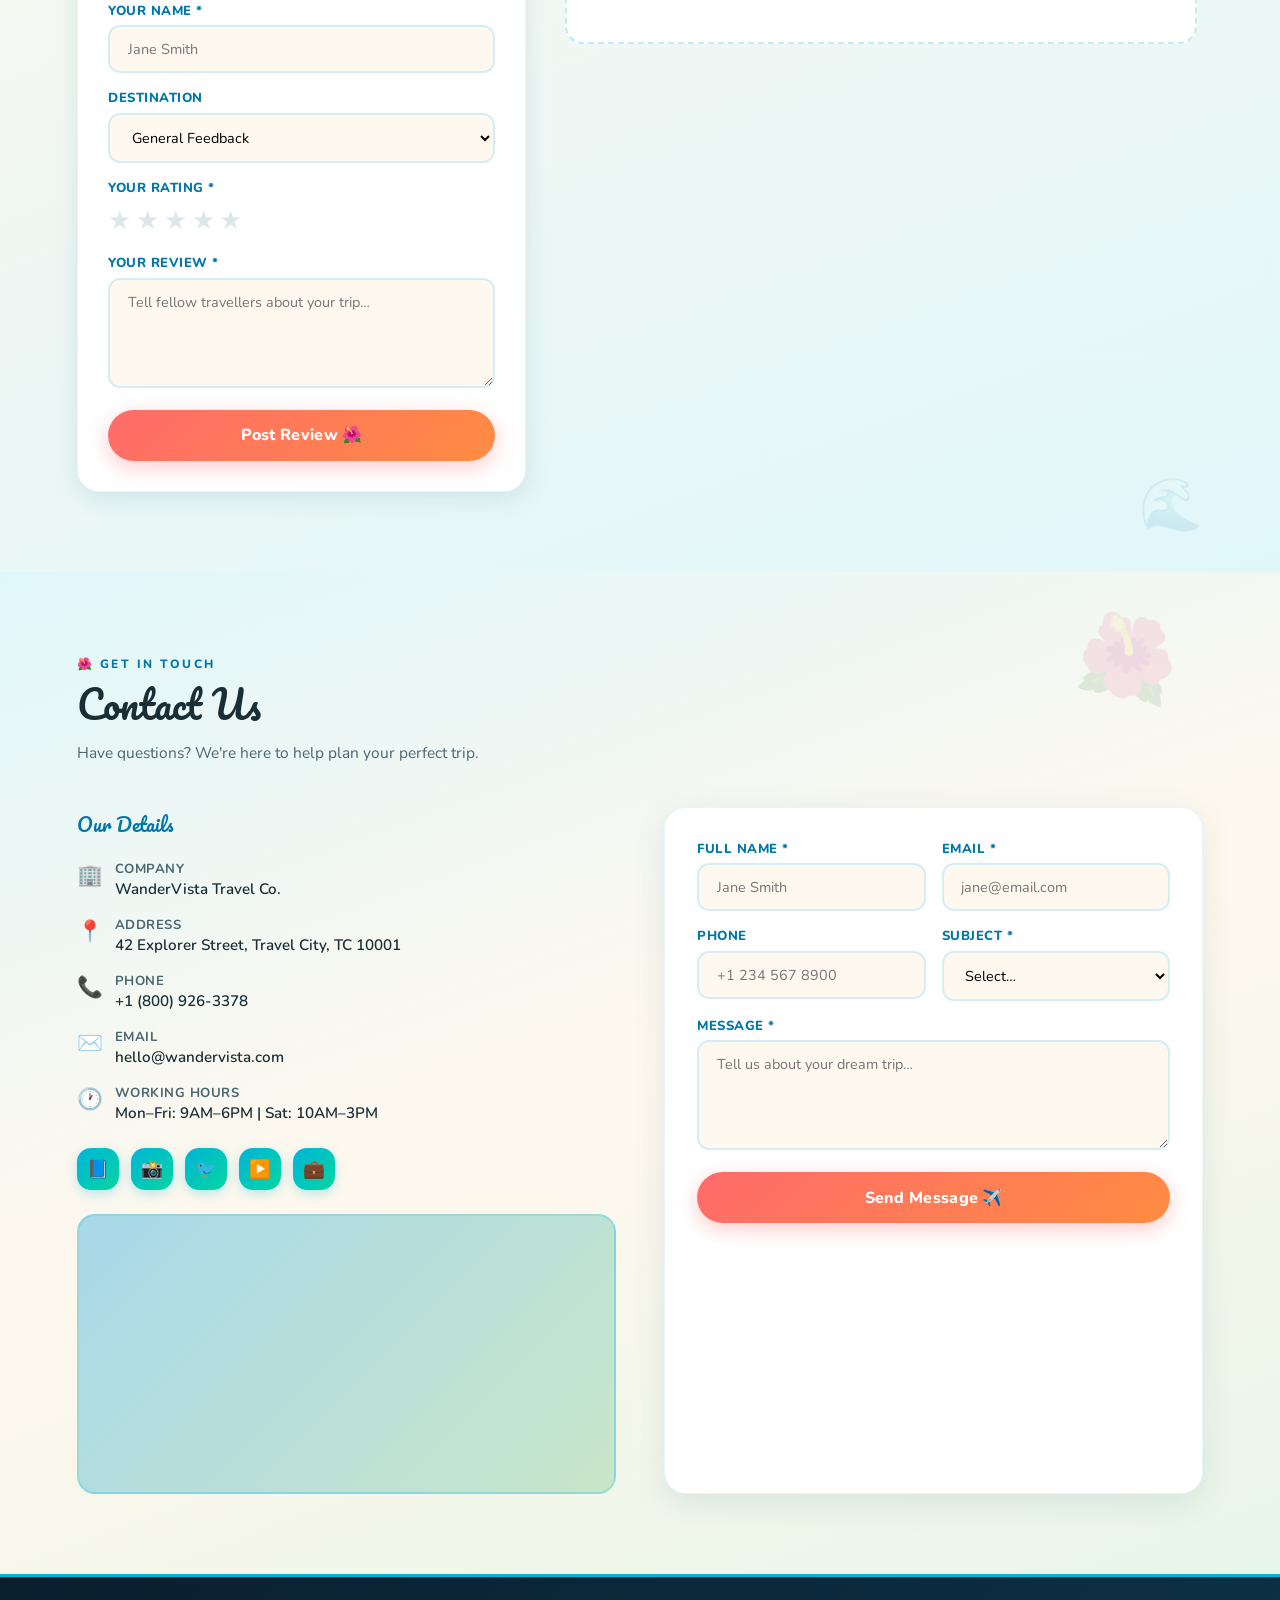
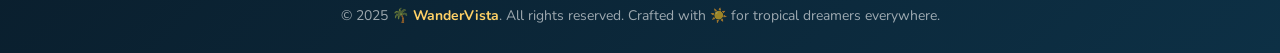
==== commit c46326a8: "day 5 tasks completed" ====
--- a/index.html
+++ b/index.html
@@ -4,7 +4,7 @@
     <meta charset="UTF-8" />
     <meta name="viewport" content="width=device-width, initial-scale=1.0" />
     <title>WanderVista – Explore the World</title>
-<link rel="stylesheet" href="style.css">
+<link rel="stylesheet" href="../css/style.css">
   </head>
   <body>
     <!-- ══ NAV ══ -->
@@ -17,6 +17,8 @@
         <li><a href="tripplanner.html">Trip Planner</a></li>
          <li><a href="profile.html">Profile</a></li>
           <li><a href="dashboard.html">Dashboard</a></li>
+          <li><a href="#wishlist">Wishlist <span class="nav-badge" id="wishlist-count">0</span></a></li>
+          <li><a href="#reviews">Reviews</a></li>
 
       </ul>
       <a href="#destinations" class="nav-cta">Plan a Trip</a>
@@ -25,13 +27,9 @@
 
     <!-- ══ HERO ══ -->
     <section id="home">
-      <video src=""></video>
       <video id="hero-video" autoplay muted loop playsinline>
         <source src="video.mp4" type="video/mp4" />
       </video>
-      
-
-     
 
       <div class="hero-overlay">
         <div class="hero-badge">🌴 Sun, Sea & Adventure</div>
@@ -132,6 +130,12 @@
               <div class="val" id="m-rating"></div>
             </div>
           </div>
+
+          <div class="modal-actions">
+            <button class="wish-btn" id="wishBtn">❤️ Add to Wishlist</button>
+            <button class="review-btn">⭐ Write a Review</button>
+          </div>
+
           <h3>About</h3>
           <p id="m-desc"></p>
           <h3>Top Attractions</h3>
@@ -156,6 +160,95 @@
         </div>
       </div>
     </div>
+
+<!-- ================= Wishlist ================= -->
+
+<section id="wishlist" class="section">
+
+    <div class="section-label">❤️ Saved Places</div>
+
+    <h2 class="section-title">My Wishlist</h2>
+
+    <p class="section-sub">
+        Save your favourite destinations and plan them later. Tap the heart on any
+        destination card to add it here.
+    </p>
+
+    <div id="wishlist-container" class="wishlist-grid">
+
+        <div class="empty-message">
+
+            No destinations added yet.
+
+        </div>
+
+    </div>
+
+</section>
+
+    <!-- ══ REVIEWS ══ -->
+    <section id="reviews" class="section">
+      <div class="section-label">🌊 Traveler Stories</div>
+      <h2 class="section-title">What Our Explorers Say</h2>
+      <p class="section-sub">
+        Real trips, real opinions. Share how your getaway went, or read what
+        other travellers loved (and learned) along the way.
+      </p>
+
+      <div class="review-stats">
+        <div class="review-stat-box">
+          <strong id="review-average">–</strong>
+          <span>Average Rating</span>
+        </div>
+        <div class="review-stat-box">
+          <strong id="review-total">0</strong>
+          <span>Total Reviews</span>
+        </div>
+      </div>
+
+      <div class="reviews-layout">
+        <!-- Review Form -->
+        <div class="review-form-card">
+          <h3>Share Your Experience</h3>
+
+          <div class="form-group">
+            <label for="review-name">Your Name *</label>
+            <input type="text" id="review-name" placeholder="Jane Smith" />
+            <div class="form-error" id="err-review-name">Please enter your name.</div>
+          </div>
+
+          <div class="form-group">
+            <label for="review-destination">Destination</label>
+            <select id="review-destination">
+              <option value="">General Feedback</option>
+            </select>
+          </div>
+
+          <div class="form-group">
+            <label>Your Rating *</label>
+            <div class="star-input" id="star-input">
+              <span data-val="1" onclick="setStarRating(1)">★</span>
+              <span data-val="2" onclick="setStarRating(2)">★</span>
+              <span data-val="3" onclick="setStarRating(3)">★</span>
+              <span data-val="4" onclick="setStarRating(4)">★</span>
+              <span data-val="5" onclick="setStarRating(5)">★</span>
+            </div>
+            <div class="form-error" id="err-review-rating">Please select a rating.</div>
+          </div>
+
+          <div class="form-group">
+            <label for="review-comment">Your Review *</label>
+            <textarea id="review-comment" placeholder="Tell fellow travellers about your trip…"></textarea>
+            <div class="form-error" id="err-review-comment">Please write at least a few words.</div>
+          </div>
+
+          <button class="form-submit" onclick="submitReview()">Post Review 🌺</button>
+        </div>
+
+        <!-- Review List -->
+        <div class="review-list" id="review-list"></div>
+      </div>
+    </section>
 
     <!-- ══ CONTACT ══ -->
     <section id="contact" class="section">
--- a/css/style.css
+++ b/css/style.css
@@ -0,0 +1,520 @@
+
+    @import url('https://fonts.googleapis.com/css2?family=Pacifico&family=Nunito:wght@400;600;700;800;900&display=swap');
+
+    /* ── Reset & Base ── */
+    *, *::before, *::after { box-sizing: border-box; margin: 0; padding: 0; }
+    :root {
+      --ocean:   #00B4D8;
+      --ocean-d: #0077A8;
+      --lagoon:  #06D6A0;
+      --coral:   #FF6B6B;
+      --coral-d: #e04f4f;
+      --sun:     #FFD166;
+      --palm:    #2D6A4F;
+      --sand:    #FFF8EE;
+      --sand-d:  #FDEAC8;
+      --dark:    #1A2E35;
+      --mid:     #4A6670;
+      --white:   #ffffff;
+      --radius:  18px;
+      --shadow:  0 6px 24px rgba(0,100,120,.13);
+    }
+    html { scroll-behavior: smooth; }
+    body {
+      font-family: 'Nunito', 'Segoe UI', sans-serif;
+      color: var(--dark);
+      background: var(--sand);
+      /* subtle wave texture via repeating gradient */
+      background-image: radial-gradient(ellipse at 80% 0%, rgba(0,180,216,.07) 0%, transparent 60%);
+    }
+
+
+    a { color: inherit; text-decoration: none; }
+    img { display: block; width: 100%; object-fit: cover; }
+    button { cursor: pointer; border: none; font-family: inherit; }
+
+    /* ── WAVY DIVIDER ── */
+    .wave-top {
+      width: 100%; overflow: hidden; line-height: 0; margin-bottom: -2px;
+    }
+    .wave-top svg { display: block; width: 100%; }
+
+
+    /* ── NAV ── */
+    nav {
+      position: fixed; top: 0; left: 0; right: 0; z-index: 100;
+      display: flex; align-items: center; justify-content: space-between;
+      padding: .85rem 6%;
+      background: rgba(0, 30, 45, .82); backdrop-filter: blur(14px);
+      border-bottom: 1px solid rgba(0,180,216,.2);
+    }
+    .logo { font-family: 'Pacifico', cursive; font-size: 1.55rem; color: var(--white); letter-spacing: 0px; }
+    .logo span { color: var(--sun); }
+    .nav-links { display: flex; gap: 2rem; list-style: none; }
+    .nav-links a { color: rgba(255,255,255,.85); font-size: .9rem; font-weight: 700; transition: color .2s; }
+    .nav-links a:hover { color: var(--sun); }
+    .nav-cta {
+      background: linear-gradient(135deg, var(--coral), #ff8c42);
+      color: var(--white); padding: .5rem 1.3rem;
+      border-radius: 50px; font-size: .9rem; font-weight: 800;
+      box-shadow: 0 4px 14px rgba(255,107,107,.4);
+      transition: transform .15s, box-shadow .2s;
+    }
+    .nav-cta:hover { transform: translateY(-2px); box-shadow: 0 6px 20px rgba(255,107,107,.5); }
+    #menu-btn { display: none; background: none; color: var(--white); font-size: 1.6rem; }
+
+    /* ── HERO / VIDEO ── */
+    #home {
+      position: relative; height: 100vh; min-height: 560px;
+      display: flex; align-items: center; justify-content: center; text-align: center; overflow: hidden;
+    }
+    #hero-video {
+      position: absolute; inset: 0; width: 100%; height: 100%;
+      object-fit: cover; filter: brightness(.38) saturate(1.3);
+    }
+    /* tropical gradient overlay */
+    #home::after {
+      content: ''; position: absolute; inset: 0;
+      background: linear-gradient(to bottom, rgba(0,40,60,.3) 0%, rgba(0,80,100,.55) 100%);
+      z-index: 1;
+    }
+    .hero-overlay {  z-index: 2; color: var(--white); padding: 1rem; 
+          position: absolute;
+    top: 50%;
+    left: 50%;
+    transform: translate(-50%, -50%);
+    z-index: 2;
+    color: white;
+    text-align: center;
+    width: 90%;
+    max-width: 900px;
+}
+
+    .hero-badge {
+      display: inline-flex; align-items: center; gap: .4rem;
+      background: rgba(255,209,102,.2); border: 1px solid rgba(255,209,102,.5);
+      color: var(--sun); font-size: .78rem; font-weight: 800; letter-spacing: 2px;
+      text-transform: uppercase; padding: .4rem 1rem; border-radius: 50px; margin-bottom: 1.3rem;
+      backdrop-filter: blur(6px);
+    }
+    .hero-overlay h1 {
+      font-family: 'Pacifico', cursive;
+      font-size: clamp(2.2rem, 6vw, 4.2rem); font-weight: 400; line-height: 1.15; margin-bottom: 1rem;
+      text-shadow: 0 2px 20px rgba(0,0,0,.4);
+    }
+    .hero-overlay h1 span { color: var(--sun); }
+    .hero-overlay p { font-size: 1.1rem; color: rgba(255,255,255,.85); max-width: 500px; margin: 0 auto 2rem; line-height: 1.7; }
+    .btn-primary {
+      display: inline-block;
+      background: linear-gradient(135deg, var(--lagoon), var(--ocean));
+      color: var(--white); padding: .9rem 2.1rem; border-radius: 50px; font-size: 1rem; font-weight: 800;
+      box-shadow: 0 6px 20px rgba(6,214,160,.4);
+      transition: transform .15s, box-shadow .2s;
+    }
+    .btn-primary:hover { transform: translateY(-3px); box-shadow: 0 10px 28px rgba(6,214,160,.5); }
+    .btn-outline {
+      display: inline-block; border: 2px solid rgba(255,255,255,.65); color: var(--white);
+      padding: .85rem 1.9rem; border-radius: 50px; font-size: 1rem; font-weight: 700;
+      margin-left: 1rem; transition: background .2s, border-color .2s;
+    }
+    .btn-outline:hover { background: rgba(255,255,255,.15); border-color: var(--sun); color: var(--sun); }
+    .hero-stats {
+      display: flex; gap: 2.5rem; justify-content: center; margin-top: 3rem; flex-wrap: wrap;
+    }
+    .hero-stats div {
+      text-align: center; background: rgba(255,255,255,.1); backdrop-filter: blur(8px);
+      padding: .75rem 1.5rem; border-radius: 16px; border: 1px solid rgba(255,255,255,.2);
+    }
+    .hero-stats strong { display: block; font-size: 1.7rem; font-weight: 900; color: var(--sun); }
+    .hero-stats span { font-size: .8rem; color: rgba(255,255,255,.75); }
+
+    /* ── DESTINATIONS SECTION ── */
+    #destinations {
+      background: var(--white);
+      padding: 5rem 6%;
+      position: relative;
+    }
+    #destinations::before {
+      content: '🌴'; position: absolute; top: 1.5rem; right: 6%; font-size: 3rem; opacity: .12; transform: rotate(-10deg);
+    }
+    #destinations::after {
+      content: '🐠'; position: absolute; bottom: 2rem; left: 5%; font-size: 2.5rem; opacity: .1;
+    }
+
+    .section { padding: 5rem 6%; }
+    .section-label {
+      display: inline-flex; align-items: center; gap: .4rem;
+      font-size: .75rem; font-weight: 800; letter-spacing: 2.5px; text-transform: uppercase;
+      color: var(--ocean-d); margin-bottom: .5rem;
+    }
+    .section-title {
+      font-family: 'Pacifico', cursive;
+      font-size: clamp(1.6rem, 3.5vw, 2.4rem); font-weight: 400; line-height: 1.25; margin-bottom: .75rem;
+      color: var(--dark);
+    }
+    .section-sub { color: var(--mid); max-width: 540px; line-height: 1.7; margin-bottom: 2.5rem; font-size: .97rem; }
+
+    /* ── SEARCH & FILTER ── */
+    .search-bar { display: flex; gap: .75rem; flex-wrap: wrap; margin-bottom: 1.5rem; }
+    .search-bar input, .search-bar select {
+      padding: .75rem 1.1rem; border: 2px solid #d4eef5; border-radius: 50px;
+      font-size: .9rem; font-family: inherit; outline: none; flex: 1; min-width: 140px;
+      background: var(--sand); color: var(--dark);
+      transition: border-color .2s, box-shadow .2s;
+    }
+    .search-bar input:focus, .search-bar select:focus {
+      border-color: var(--ocean); box-shadow: 0 0 0 3px rgba(0,180,216,.12);
+    }
+    .search-bar button {
+      background: linear-gradient(135deg, var(--ocean), var(--ocean-d));
+      color: var(--white); padding: .75rem 1.7rem;
+      border-radius: 50px; font-size: .9rem; font-weight: 800;
+      box-shadow: 0 4px 14px rgba(0,119,168,.25);
+      transition: transform .15s;
+    }
+    .search-bar button:hover { transform: translateY(-2px); }
+    .filters { display: flex; gap: .6rem; flex-wrap: wrap; margin-bottom: 2rem; }
+    .filter-btn {
+      padding: .45rem 1.2rem; border-radius: 50px; font-size: .85rem; font-weight: 700;
+      border: 2px solid #d4eef5; background: var(--white); color: var(--mid);
+      transition: all .2s;
+    }
+    .filter-btn.active, .filter-btn:hover {
+      background: linear-gradient(135deg, var(--lagoon), var(--ocean));
+      color: var(--white); border-color: transparent;
+      box-shadow: 0 4px 12px rgba(0,180,216,.25);
+    }
+
+    /* ── DESTINATION CARDS ── */
+    .card-grid { display: grid; grid-template-columns: repeat(auto-fill, minmax(280px, 1fr)); gap: 1.6rem; }
+    .dest-card {
+      border-radius: 22px; overflow: hidden; background: var(--white);
+      box-shadow: 0 4px 20px rgba(0,80,100,.08);
+      border: 1px solid rgba(0,180,216,.1);
+      transition: transform .25s, box-shadow .25s; cursor: pointer;
+    }
+    .dest-card:hover {
+      transform: translateY(-8px) rotate(-0.5deg);
+      box-shadow: 0 16px 40px rgba(0,80,100,.18);
+    }
+    .card-img-wrap { position: relative; height: 205px; }
+    .card-img-wrap img { height: 100%; }
+    /* warm gradient over card image */
+    .card-img-wrap::after {
+      content: ''; position: absolute; inset: 0;
+      background: linear-gradient(to top, rgba(0,30,45,.55) 0%, transparent 50%);
+    }
+    .card-category {
+      position: absolute; top: 12px; left: 12px; z-index: 1;
+      background: linear-gradient(135deg, var(--coral), #ff8c42);
+      color: var(--white); font-size: .68rem; font-weight: 800; letter-spacing: 1px;
+      text-transform: uppercase; padding: .28rem .75rem; border-radius: 50px;
+      box-shadow: 0 3px 10px rgba(255,107,107,.35);
+    }
+    .card-body { padding: 1.1rem 1.3rem 1.5rem; }
+    .card-body h3 { font-size: 1.1rem; font-weight: 800; margin-bottom: .2rem; }
+    .card-country { font-size: .82rem; color: var(--mid); margin-bottom: .65rem; }
+    .card-meta { display: flex; align-items: center; justify-content: space-between; }
+    .rating { color: var(--coral); font-size: .85rem; font-weight: 800; }
+    .price { font-size: 1rem; font-weight: 900; color: var(--ocean-d); }
+    .card-desc { font-size: .82rem; color: var(--mid); margin-top: .65rem; line-height: 1.55; }
+    .card-btn {
+      display: block; margin-top: 1rem; text-align: center;
+      background: linear-gradient(135deg, var(--ocean), var(--lagoon));
+      color: var(--white); padding: .6rem 1rem; border-radius: 50px; font-size: .85rem;
+      font-weight: 800; transition: opacity .2s, transform .15s;
+      box-shadow: 0 4px 12px rgba(0,180,216,.2);
+    }
+    .card-btn:hover { opacity: .9; transform: translateY(-1px); }
+
+    /* ── DETAIL MODAL ── */
+    .modal-overlay {
+      display: none; position: fixed; inset: 0; background: rgba(0,20,35,.65);
+      z-index: 200; align-items: center; justify-content: center; padding: 1rem;
+      backdrop-filter: blur(4px);
+    }
+    .modal-overlay.open { display: flex; }
+    .modal {
+      background: var(--white); border-radius: 24px; max-width: 760px; width: 100%;
+      max-height: 90vh; overflow-y: auto;
+      border: 1px solid rgba(0,180,216,.15);
+      box-shadow: 0 20px 60px rgba(0,0,0,.25);
+    }
+    .modal-img { height: 240px; position: relative; }
+    .modal-img img { height: 100%; border-radius: 24px 24px 0 0; }
+    .modal-img::after {
+      content: ''; position: absolute; inset: 0; border-radius: 24px 24px 0 0;
+      background: linear-gradient(to top, rgba(0,30,45,.6) 0%, transparent 50%);
+    }
+    .modal-close {
+      position: absolute; top: 12px; right: 14px; z-index: 3;
+      background: rgba(255,255,255,.25); backdrop-filter: blur(6px);
+      color: var(--white); border: 1px solid rgba(255,255,255,.4); font-size: 1.1rem;
+      width: 36px; height: 36px; border-radius: 50%; cursor: pointer;
+      line-height: 36px; text-align: center; transition: background .2s;
+    }
+    .modal-close:hover { background: var(--coral); border-color: var(--coral); }
+    .modal-body { padding: 1.5rem 1.75rem 2rem; }
+    .modal-body h2 { font-family: 'Pacifico', cursive; font-size: 1.6rem; font-weight: 400; margin-bottom: .25rem; }
+    .modal-loc { color: var(--mid); font-size: .9rem; margin-bottom: 1rem; }
+    .info-grid { display: grid; grid-template-columns: repeat(auto-fill, minmax(155px, 1fr)); gap: .75rem; margin: 1rem 0 1.4rem; }
+    .info-box {
+      background: linear-gradient(135deg, #e8f8fc, #f0fff8);
+      border: 1px solid rgba(0,180,216,.15);
+      border-radius: 14px; padding: .75rem 1rem;
+    }
+    .info-box .lbl { font-size: .7rem; color: var(--mid); text-transform: uppercase; letter-spacing: 1px; font-weight: 700; }
+    .info-box .val { font-size: 1rem; font-weight: 800; margin-top: .15rem; color: var(--dark); }
+    .modal-body h3 { font-weight: 800; margin: 1rem 0 .4rem; color: var(--ocean-d); }
+    .modal-body p { color: var(--mid); line-height: 1.65; font-size: .93rem; }
+    .attractions { display: flex; flex-wrap: wrap; gap: .5rem; margin-top: .5rem; }
+    .att-tag {
+      background: linear-gradient(135deg, #fff0e0, #ffe5cc);
+      color: var(--coral-d); font-size: .8rem; font-weight: 700;
+      padding: .3rem .9rem; border-radius: 50px;
+      border: 1px solid rgba(255,107,107,.2);
+    }
+    .gallery { display: grid; grid-template-columns: repeat(3,1fr); gap: .5rem; margin-top: .75rem; }
+    .gallery img { height: 90px; border-radius: 10px; }
+
+    /* ── CONTACT ── */
+    #contact {
+      background: linear-gradient(160deg, #e0f7fa 0%, #fff8ee 50%, #e8f5e9 100%);
+      padding: 5rem 6%;
+      position: relative; overflow: hidden;
+    }
+    #contact::before {
+      content: '🌺'; position: absolute; top: 2rem; right: 8%; font-size: 5rem; opacity: .12; transform: rotate(15deg);
+    }
+    .contact-grid { display: grid; grid-template-columns: 1fr 1fr; gap: 3rem; }
+    .contact-info h3 { font-family: 'Pacifico', cursive; font-size: 1.2rem; font-weight: 400; margin-bottom: 1.2rem; color: var(--ocean-d); }
+    .info-item { display: flex; align-items: flex-start; gap: .75rem; margin-bottom: 1rem; }
+    .info-icon { font-size: 1.3rem; flex-shrink: 0; margin-top: .1rem; }
+    .info-text strong { display: block; font-size: .82rem; color: var(--mid); font-weight: 700; text-transform: uppercase; letter-spacing: .5px; }
+    .info-text span { font-size: .95rem; font-weight: 600; }
+    .social-links { display: flex; gap: .75rem; margin-top: 1.5rem; }
+    .social-links a {
+      display: flex; align-items: center; justify-content: center;
+      width: 42px; height: 42px; border-radius: 14px; font-size: 1.1rem;
+      background: linear-gradient(135deg, var(--ocean), var(--lagoon));
+      color: var(--white);
+      box-shadow: 0 4px 12px rgba(0,180,216,.25);
+      transition: transform .15s, box-shadow .2s;
+    }
+    .social-links a:hover { transform: translateY(-4px); box-shadow: 0 8px 20px rgba(0,180,216,.4); }
+
+    /* Contact Form */
+    .contact-form {
+      background: var(--white); padding: 2rem; border-radius: 22px;
+      box-shadow: 0 8px 32px rgba(0,80,100,.1);
+      border: 1px solid rgba(0,180,216,.1);
+    }
+    .form-row { display: grid; grid-template-columns: 1fr 1fr; gap: 1rem; }
+    .form-group { margin-bottom: 1rem; }
+    .form-group label { display: block; font-size: .82rem; font-weight: 800; margin-bottom: .35rem; color: var(--ocean-d); text-transform: uppercase; letter-spacing: .5px; }
+    .form-group input, .form-group textarea, .form-group select {
+      width: 100%; padding: .75rem 1.1rem; border: 2px solid #d4eef5; border-radius: 12px;
+      font-size: .9rem; font-family: inherit; outline: none; background: var(--sand);
+      transition: border-color .2s, box-shadow .2s;
+    }
+    .form-group input:focus, .form-group textarea:focus, .form-group select:focus {
+      border-color: var(--ocean); box-shadow: 0 0 0 3px rgba(0,180,216,.12);
+    }
+    .form-group textarea { resize: vertical; min-height: 110px; }
+    .form-error { display: none; font-size: .75rem; color: var(--coral-d); margin-top: .25rem; font-weight: 700; }
+    .form-submit {
+      width: 100%; background: linear-gradient(135deg, var(--coral), #ff8c42);
+      color: var(--white); padding: .9rem; border-radius: 50px;
+      font-size: 1rem; font-weight: 800; letter-spacing: .3px;
+      box-shadow: 0 6px 20px rgba(255,107,107,.35);
+      transition: transform .15s, box-shadow .2s;
+    }
+    .form-submit:hover { transform: translateY(-2px); box-shadow: 0 10px 28px rgba(255,107,107,.45); }
+    .form-success {
+      display: none; text-align: center; padding: 1rem;
+      background: linear-gradient(135deg, #d4f5ee, #e0f7fa);
+      color: var(--palm); border-radius: 14px; font-weight: 800; margin-top: .75rem;
+      border: 1px solid rgba(6,214,160,.25);
+    }
+
+    /* ── MAP PLACEHOLDER ── */
+    .map-wrap {
+      border-radius: 18px; overflow: hidden; height: 280px;
+      background: linear-gradient(135deg, #a8d8ea, #c8e6c9);
+      display: flex; align-items: center; justify-content: center; margin-top: 1.5rem;
+      border: 2px solid rgba(0,180,216,.2);
+    }
+    .map-placeholder {
+    text-align: center;
+    color: var(--mid);
+    width: 100%;
+    height: 100%;
+}
+    .map-placeholder span { font-size: 3rem; display: block; margin-bottom: .5rem; }
+
+    /* ── FOOTER ── */
+    footer {
+      background: linear-gradient(135deg, #0a1f2e, #0d3045);
+      color: rgba(255,255,255,.6); text-align: center; padding: 1.8rem 6%; font-size: .87rem;
+      border-top: 3px solid var(--ocean);
+    }
+    footer span { color: var(--sun); font-weight: 700; }
+
+    /* ── NAV WISHLIST BADGE ── */
+    .nav-links li { position: relative; display: flex; align-items: center; }
+    .nav-badge {
+      display: inline-flex; align-items: center; justify-content: center;
+      min-width: 17px; height: 17px; padding: 0 4px; margin-left: .35rem;
+      background: linear-gradient(135deg, var(--coral), #ff8c42);
+      color: var(--white); font-size: .65rem; font-weight: 800;
+      border-radius: 50px; line-height: 1;
+    }
+    .nav-badge:empty, .nav-badge[data-count="0"] { display: none; }
+
+    /* ── WISHLIST HEART TOGGLE (on destination cards) ── */
+    .wishlist-btn {
+      position: absolute; top: 12px; right: 12px; z-index: 2;
+      width: 38px; height: 38px; border-radius: 50%;
+      background: rgba(255,255,255,.88); backdrop-filter: blur(4px);
+      font-size: 1.05rem; display: flex; align-items: center; justify-content: center;
+      box-shadow: 0 3px 10px rgba(0,20,35,.2);
+      transition: transform .15s ease, background .2s ease;
+    }
+    .wishlist-btn:hover { transform: scale(1.12); }
+    .wishlist-btn:active { transform: scale(.94); }
+    .wishlist-btn.active {
+      background: linear-gradient(135deg, var(--coral), #ff8c42);
+      box-shadow: 0 3px 12px rgba(255,107,107,.5);
+    }
+
+    /* ── MODAL ACTIONS (wishlist + review buttons) ── */
+    .modal-actions { display: flex; gap: .75rem; margin: .25rem 0 1.4rem; }
+    .wish-btn, .review-btn {
+      flex: 1; padding: .8rem 1rem; border-radius: 50px;
+      font-size: .88rem; font-weight: 800; text-align: center;
+      transition: transform .15s, box-shadow .2s; color: var(--white);
+    }
+    .wish-btn {
+      background: linear-gradient(135deg, var(--coral), #ff8c42);
+      box-shadow: 0 4px 14px rgba(255,107,107,.35);
+    }
+    .wish-btn.active {
+      background: linear-gradient(135deg, var(--lagoon), var(--ocean));
+      box-shadow: 0 4px 14px rgba(0,180,216,.35);
+    }
+    .review-btn {
+      background: linear-gradient(135deg, var(--sun), #ffb703);
+      color: var(--dark);
+      box-shadow: 0 4px 14px rgba(255,209,102,.4);
+    }
+    .wish-btn:hover, .review-btn:hover { transform: translateY(-2px); }
+
+    /* ── WISHLIST SECTION ── */
+    .wishlist-grid { display: grid; grid-template-columns: repeat(auto-fill, minmax(260px, 1fr)); gap: 1.6rem; }
+    .wish-card {
+      background: var(--white); border-radius: 22px; overflow: hidden;
+      box-shadow: 0 4px 20px rgba(0,80,100,.08);
+      border: 1px solid rgba(0,180,216,.1);
+      display: flex; flex-direction: column;
+      transition: transform .25s, box-shadow .25s;
+    }
+    .wish-card:hover { transform: translateY(-6px); box-shadow: 0 14px 34px rgba(0,80,100,.16); }
+    .wish-card img { height: 170px; }
+    .wish-content { padding: 1.1rem 1.3rem 1.4rem; display: flex; flex-direction: column; flex: 1; }
+    .wish-content h3 { font-size: 1.05rem; font-weight: 800; margin-bottom: .3rem; }
+    .wish-content p { font-size: .84rem; color: var(--mid); margin-bottom: .2rem; }
+    .remove-btn {
+      margin-top: auto; padding-top: .9rem;
+      width: 100%; background: var(--white); color: var(--coral-d);
+      border: 2px solid rgba(255,107,107,.35);
+      padding-bottom: .6rem; padding-left: 1rem; padding-right: 1rem;
+      border-radius: 50px; font-size: .82rem; font-weight: 800;
+      transition: background .2s, transform .15s;
+    }
+    .remove-btn:hover { background: rgba(255,107,107,.08); transform: translateY(-1px); }
+    .empty-message {
+      grid-column: 1 / -1; text-align: center; padding: 3rem 1.5rem;
+      color: var(--mid); background: var(--white); border-radius: 18px;
+      border: 2px dashed rgba(0,180,216,.25); font-weight: 700;
+    }
+
+    /* ── TOAST ── */
+    .toast-stack { position: fixed; bottom: 24px; right: 24px; z-index: 999; display: flex; flex-direction: column; gap: .6rem; }
+    .toast {
+      background: var(--dark); color: var(--white); padding: .85rem 1.3rem;
+      border-radius: 14px; box-shadow: 0 10px 28px rgba(0,0,0,.28);
+      font-weight: 700; font-size: .87rem; display: flex; align-items: center; gap: .6rem;
+      border-left: 4px solid var(--lagoon);
+      opacity: 0; transform: translateY(16px); transition: opacity .3s, transform .3s;
+      max-width: 280px;
+    }
+    .toast.show { opacity: 1; transform: translateY(0); }
+    .toast.coral { border-left-color: var(--coral); }
+    .toast.sun { border-left-color: var(--sun); }
+
+    /* ── REVIEWS SECTION ── */
+    #reviews { background: linear-gradient(160deg, #fff8ee 0%, #e0f7fa 100%); position: relative; overflow: hidden; }
+    #reviews::before { content: '⭐'; position: absolute; top: 2.2rem; left: 6%; font-size: 4rem; opacity: .1; transform: rotate(-12deg); }
+    #reviews::after { content: '🌊'; position: absolute; bottom: 2rem; right: 6%; font-size: 3.2rem; opacity: .1; }
+
+    .review-stats { display: flex; gap: 1.2rem; flex-wrap: wrap; margin-bottom: 2.2rem; }
+    .review-stat-box {
+      background: var(--white); border-radius: 16px; padding: 1rem 1.6rem;
+      box-shadow: var(--shadow); text-align: center; border: 1px solid rgba(0,180,216,.1);
+      min-width: 120px;
+    }
+    .review-stat-box strong { display: block; font-size: 1.6rem; font-weight: 900; color: var(--ocean-d); }
+    .review-stat-box span { font-size: .74rem; color: var(--mid); font-weight: 700; text-transform: uppercase; letter-spacing: .5px; }
+
+    .reviews-layout { display: grid; grid-template-columns: .95fr 1.35fr; gap: 2.4rem; align-items: start; }
+
+    .review-form-card {
+      background: var(--white); padding: 1.9rem; border-radius: 22px;
+      box-shadow: var(--shadow); border: 1px solid rgba(0,180,216,.1);
+      position: sticky; top: 92px;
+    }
+    .review-form-card h3 { font-family: 'Pacifico', cursive; font-weight: 400; font-size: 1.15rem; margin-bottom: 1rem; color: var(--ocean-d); }
+    .star-input { display: flex; gap: .3rem; font-size: 1.65rem; margin-bottom: .3rem; }
+    .star-input span { color: #dde7ea; transition: color .12s, transform .1s; cursor: pointer; }
+    .star-input span:hover { transform: scale(1.15); }
+    .star-input span.filled { color: var(--sun); }
+
+    .review-list { display: flex; flex-direction: column; gap: 1.1rem; max-height: 620px; overflow-y: auto; padding-right: .4rem; }
+    .review-card {
+      background: var(--white); border-radius: 18px; padding: 1.2rem 1.4rem;
+      box-shadow: 0 4px 16px rgba(0,80,100,.07); border: 1px solid rgba(0,180,216,.1);
+    }
+    .review-head { display: flex; align-items: center; gap: .7rem; margin-bottom: .55rem; }
+    .review-avatar {
+      width: 40px; height: 40px; border-radius: 50%; flex-shrink: 0;
+      background: linear-gradient(135deg, var(--ocean), var(--lagoon)); color: var(--white);
+      display: flex; align-items: center; justify-content: center; font-weight: 800; font-size: .95rem;
+    }
+    .review-meta strong { display: block; font-size: .93rem; }
+    .review-date { font-size: .72rem; color: var(--mid); }
+    .review-dest-tag {
+      display: inline-block; margin-top: .2rem; font-size: .68rem; font-weight: 800;
+      color: var(--ocean-d); background: #e8f8fc; padding: .15rem .6rem; border-radius: 50px;
+    }
+    .review-stars { color: var(--sun); font-size: .95rem; margin: .35rem 0 .5rem; letter-spacing: 1px; }
+    .review-text { font-size: .87rem; color: var(--mid); line-height: 1.6; }
+    .review-delete {
+      margin-top: .6rem; font-size: .72rem; font-weight: 800; color: var(--coral-d);
+      background: none; padding: 0;
+    }
+    .review-delete:hover { text-decoration: underline; }
+
+    /* ── RESPONSIVE ── */
+    @media (max-width: 768px) {
+      .nav-links { display: none; flex-direction: column; position: absolute; top: 100%; left: 0; right: 0; background: rgba(0,20,35,.97); padding: 1.5rem 6%; gap: 1.2rem; }
+      .nav-links.open { display: flex; }
+      #menu-btn { display: block; }
+      .contact-grid { grid-template-columns: 1fr; }
+      .form-row { grid-template-columns: 1fr; }
+      .hero-stats { gap: 1rem; }
+      .btn-outline { margin-left: 0; margin-top: .75rem; display: inline-block; }
+      .reviews-layout { grid-template-columns: 1fr; }
+      .review-form-card { position: static; }
+      .toast-stack { left: 16px; right: 16px; bottom: 16px; }
+      .toast { max-width: none; }
+    }
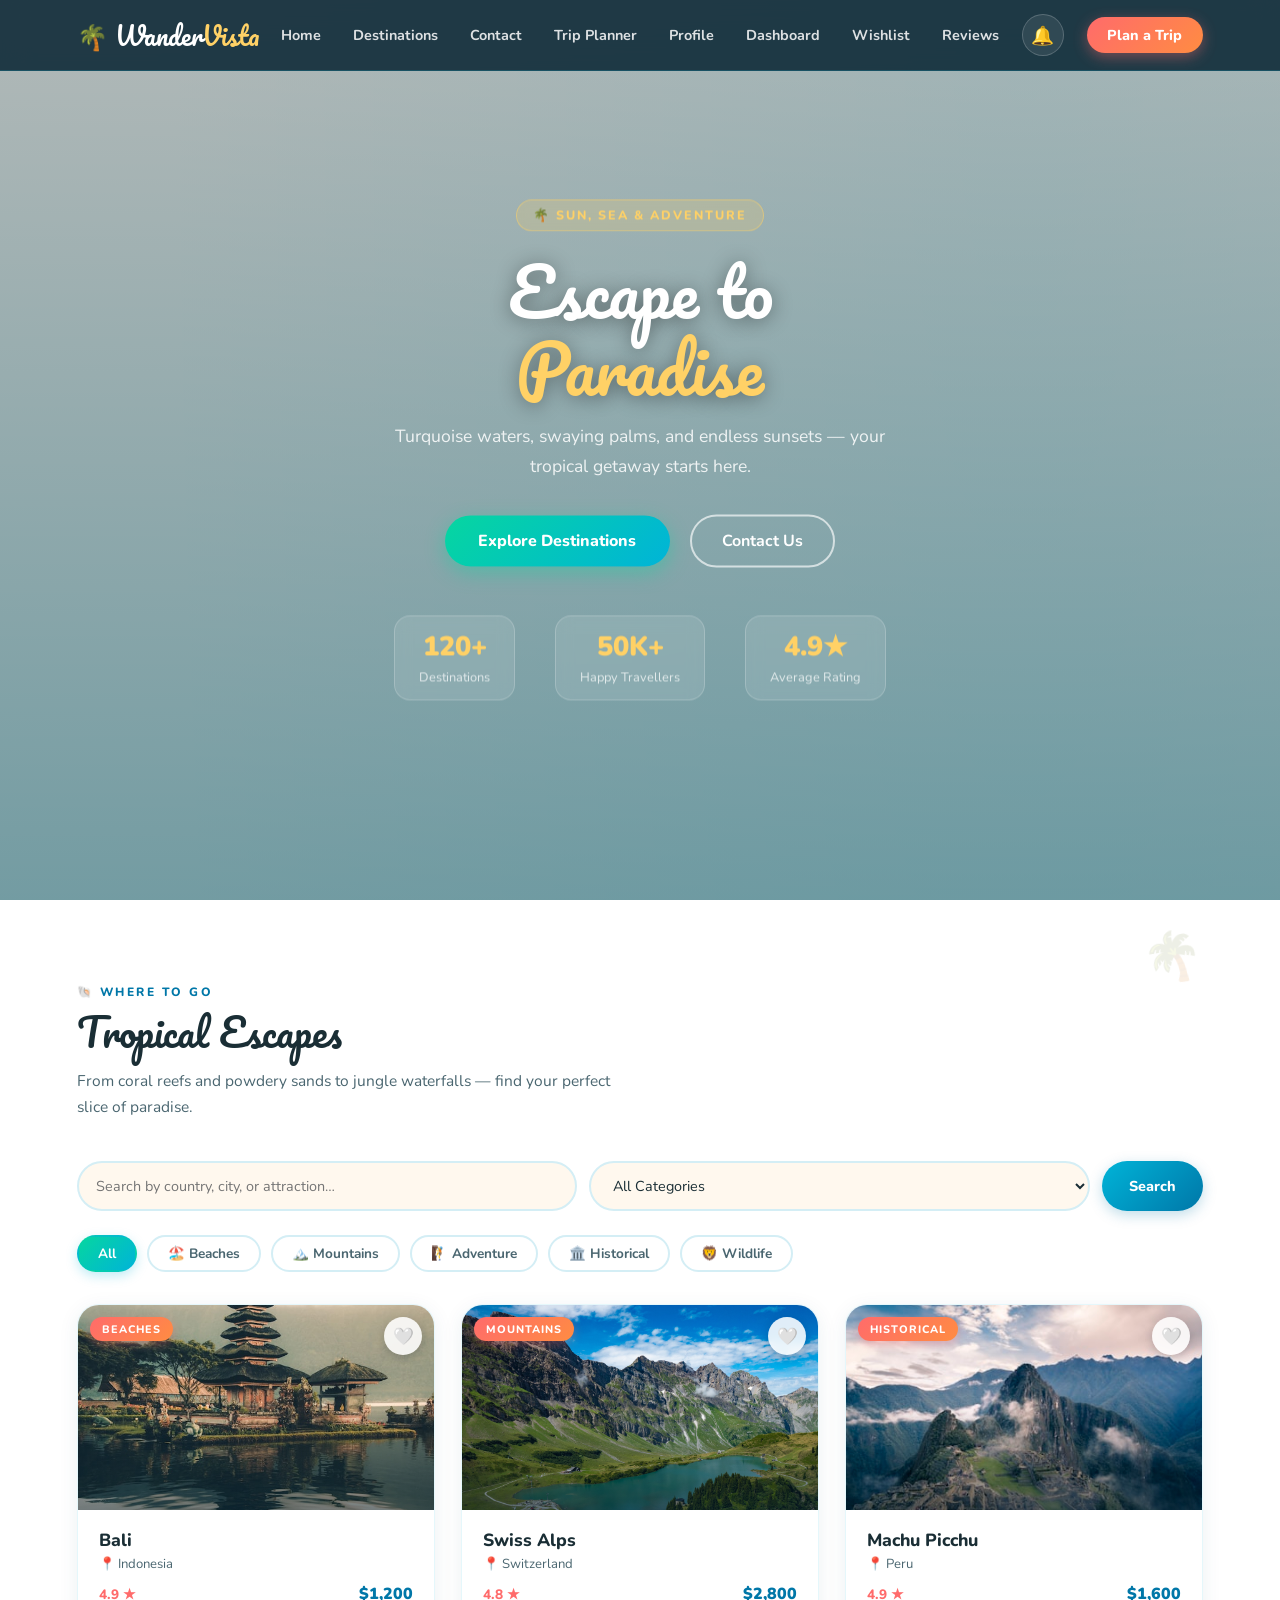
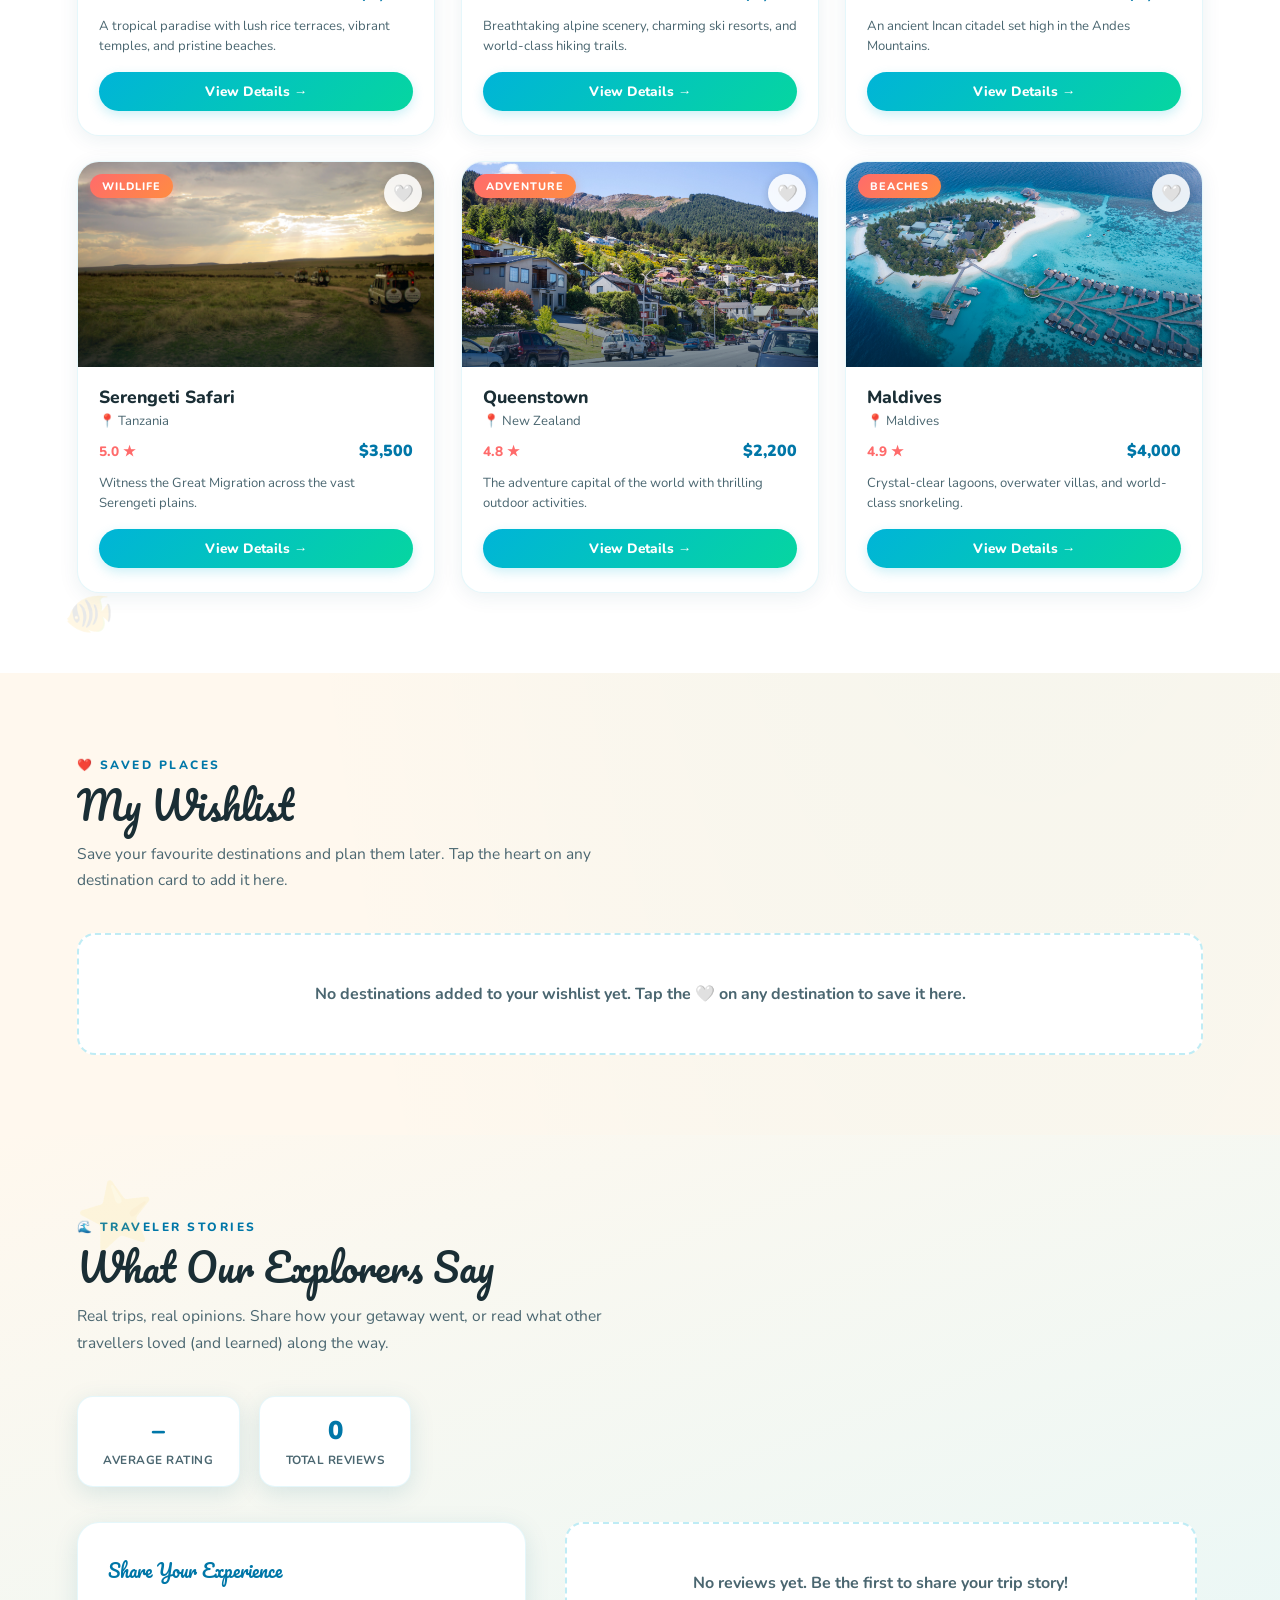
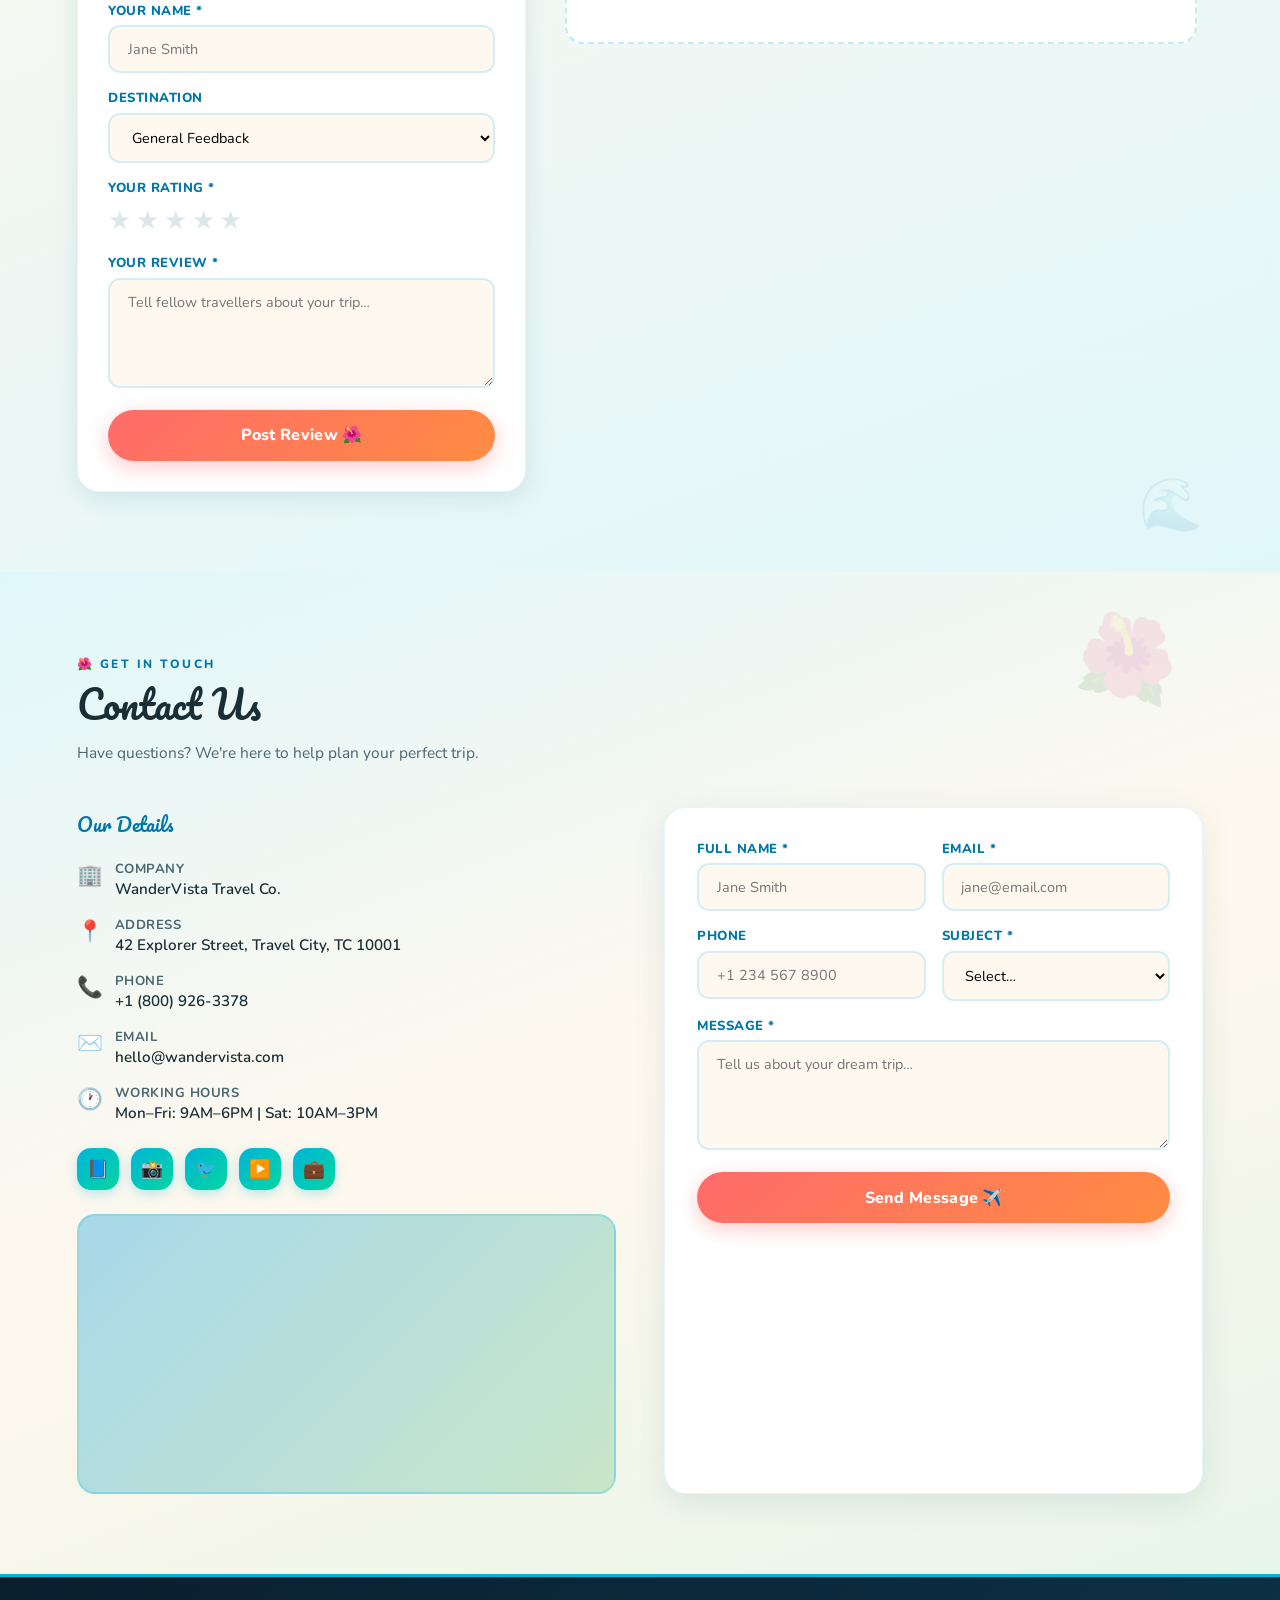
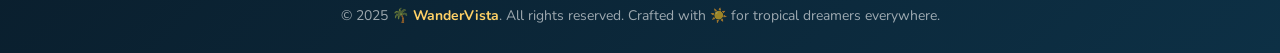
==== commit 99f0345c: "day 6 task completed" ====
--- a/index.html
+++ b/index.html
@@ -21,6 +21,13 @@
           <li><a href="#reviews">Reviews</a></li>
 
       </ul>
+      <div class="bell-wrap" id="bell-wrap">
+        <button id="bell-icon" class="bell-btn" onclick="toggleBellDropdown()" title="Reminders">
+          🔔
+          <span class="bell-badge" id="bell-badge">0</span>
+        </button>
+        <div class="bell-dropdown" id="bell-dropdown"></div>
+      </div>
       <a href="#destinations" class="nav-cta">Plan a Trip</a>
       <button id="menu-btn" onclick="toggleMenu()">☰</button>
     </nav>
@@ -380,6 +387,7 @@
         for tropical dreamers everywhere.
       </p>
     </footer>
+     <script src="reminders.js"></script>
     <script src="script.js"></script>
   </body>
 </html>
--- a/css/style.css
+++ b/css/style.css
@@ -1,5 +1,4 @@
-
-    @import url('https://fonts.googleapis.com/css2?family=Pacifico&family=Nunito:wght@400;600;700;800;900&display=swap');
+@import url('https://fonts.googleapis.com/css2?family=Pacifico&family=Nunito:wght@400;600;700;800;900&display=swap');
 
     /* ── Reset & Base ── */
     *, *::before, *::after { box-sizing: border-box; margin: 0; padding: 0; }
@@ -504,7 +503,63 @@
     }
     .review-delete:hover { text-decoration: underline; }
 
-    /* ── RESPONSIVE ── */
+    /* ── NAV BELL ICON + DROPDOWN ── */
+    .bell-wrap { position: relative; }
+    .bell-btn {
+      position: relative;
+      background: rgba(255,255,255,.08);
+      border: 1px solid rgba(255,255,255,.2);
+      color: var(--white);
+      font-size: 1.15rem;
+      width: 42px; height: 42px;
+      border-radius: 50%;
+      display: flex; align-items: center; justify-content: center;
+      transition: background .2s, transform .15s;
+    }
+    .bell-btn:hover { background: rgba(255,255,255,.18); transform: translateY(-2px); }
+
+    .bell-badge {
+      position: absolute; top: -3px; right: -3px;
+      min-width: 18px; height: 18px; padding: 0 4px;
+      background: linear-gradient(135deg, var(--coral), #ff8c42);
+      color: var(--white); font-size: .68rem; font-weight: 800;
+      border-radius: 50px; border: 2px solid #0d2530;
+      display: flex; align-items: center; justify-content: center;
+    }
+
+    .bell-dropdown {
+      display: none; position: absolute; top: calc(100% + 14px); right: 0;
+      width: 320px; max-width: 88vw;
+      background: var(--white); border-radius: 16px;
+      box-shadow: 0 18px 45px rgba(0,20,35,.28);
+      overflow: hidden; z-index: 300;
+    }
+    .bell-dropdown.open { display: block; }
+    .bell-dropdown-header {
+      padding: .9rem 1.1rem; font-weight: 800; color: var(--dark);
+      background: #e8f8fc; border-bottom: 1px solid #d9f0f6;
+    }
+    .bell-list { max-height: 320px; overflow-y: auto; }
+    .bell-item {
+      display: flex; gap: .6rem; padding: .8rem 1.1rem;
+      border-bottom: 1px solid #f1f6f8; cursor: pointer; transition: background .2s;
+    }
+    .bell-item:hover { background: #f8fdff; }
+    .bell-item.unread { background: #fff7e8; }
+    .bell-item.unread:hover { background: #fff1d6; }
+    .bell-item-dot { width: 8px; height: 8px; border-radius: 50%; margin-top: 6px; flex-shrink: 0; background: transparent; }
+    .bell-item.unread .bell-item-dot { background: var(--sun); }
+    .bell-item-body { display: flex; flex-direction: column; gap: 2px; font-size: .82rem; color: var(--mid); }
+    .bell-item-body strong { color: var(--dark); font-size: .88rem; }
+    .bell-item-time { font-size: .72rem; color: #8aa0aa; }
+    .bell-empty { padding: 1.5rem 1.1rem; text-align: center; color: var(--mid); font-size: .85rem; }
+    .bell-viewall {
+      display: block; text-align: center; padding: .75rem;
+      font-weight: 800; font-size: .82rem; color: var(--ocean-d);
+      background: #e8f8fc; text-decoration: none;
+    }
+    .bell-viewall:hover { background: #d9f0f6; }
+
     @media (max-width: 768px) {
       .nav-links { display: none; flex-direction: column; position: absolute; top: 100%; left: 0; right: 0; background: rgba(0,20,35,.97); padding: 1.5rem 6%; gap: 1.2rem; }
       .nav-links.open { display: flex; }
@@ -517,4 +572,5 @@
       .review-form-card { position: static; }
       .toast-stack { left: 16px; right: 16px; bottom: 16px; }
       .toast { max-width: none; }
-    }
+      .bell-dropdown { right: auto; left: 50%; transform: translateX(-50%); }
+    }
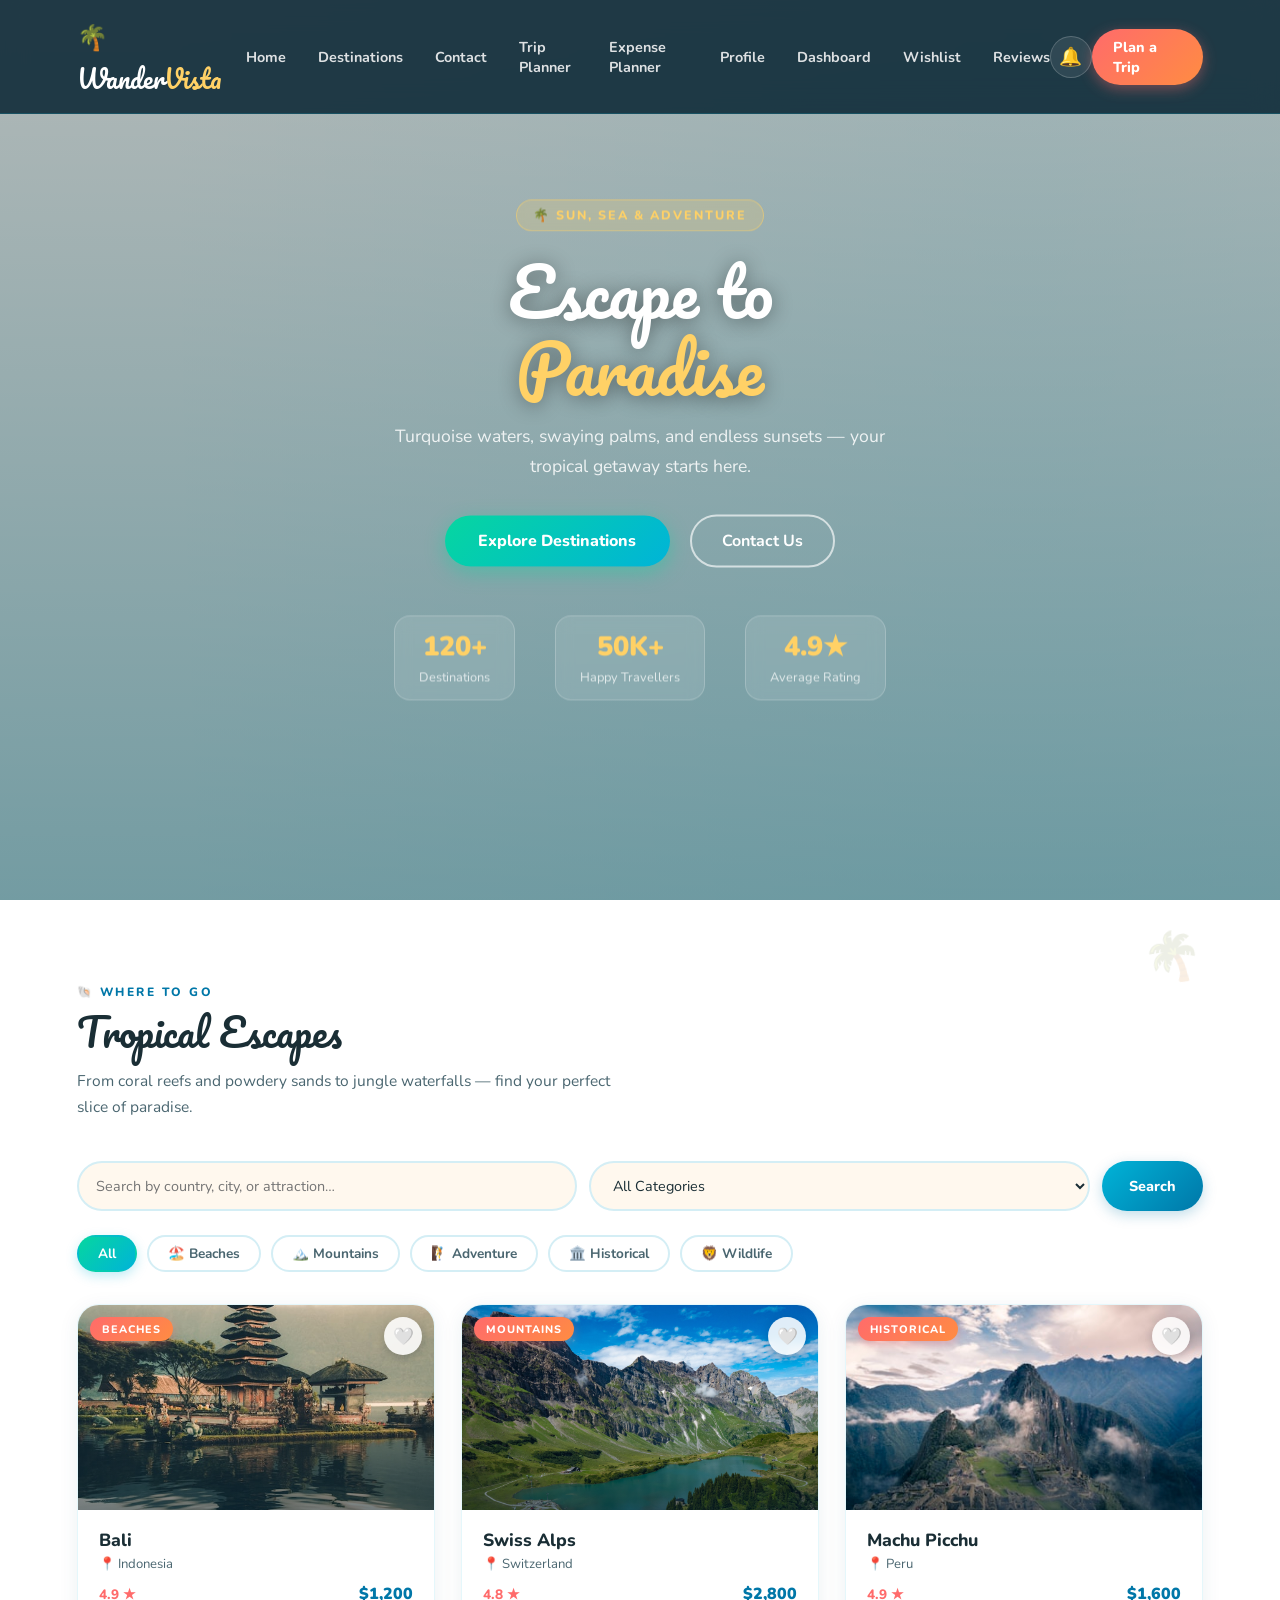
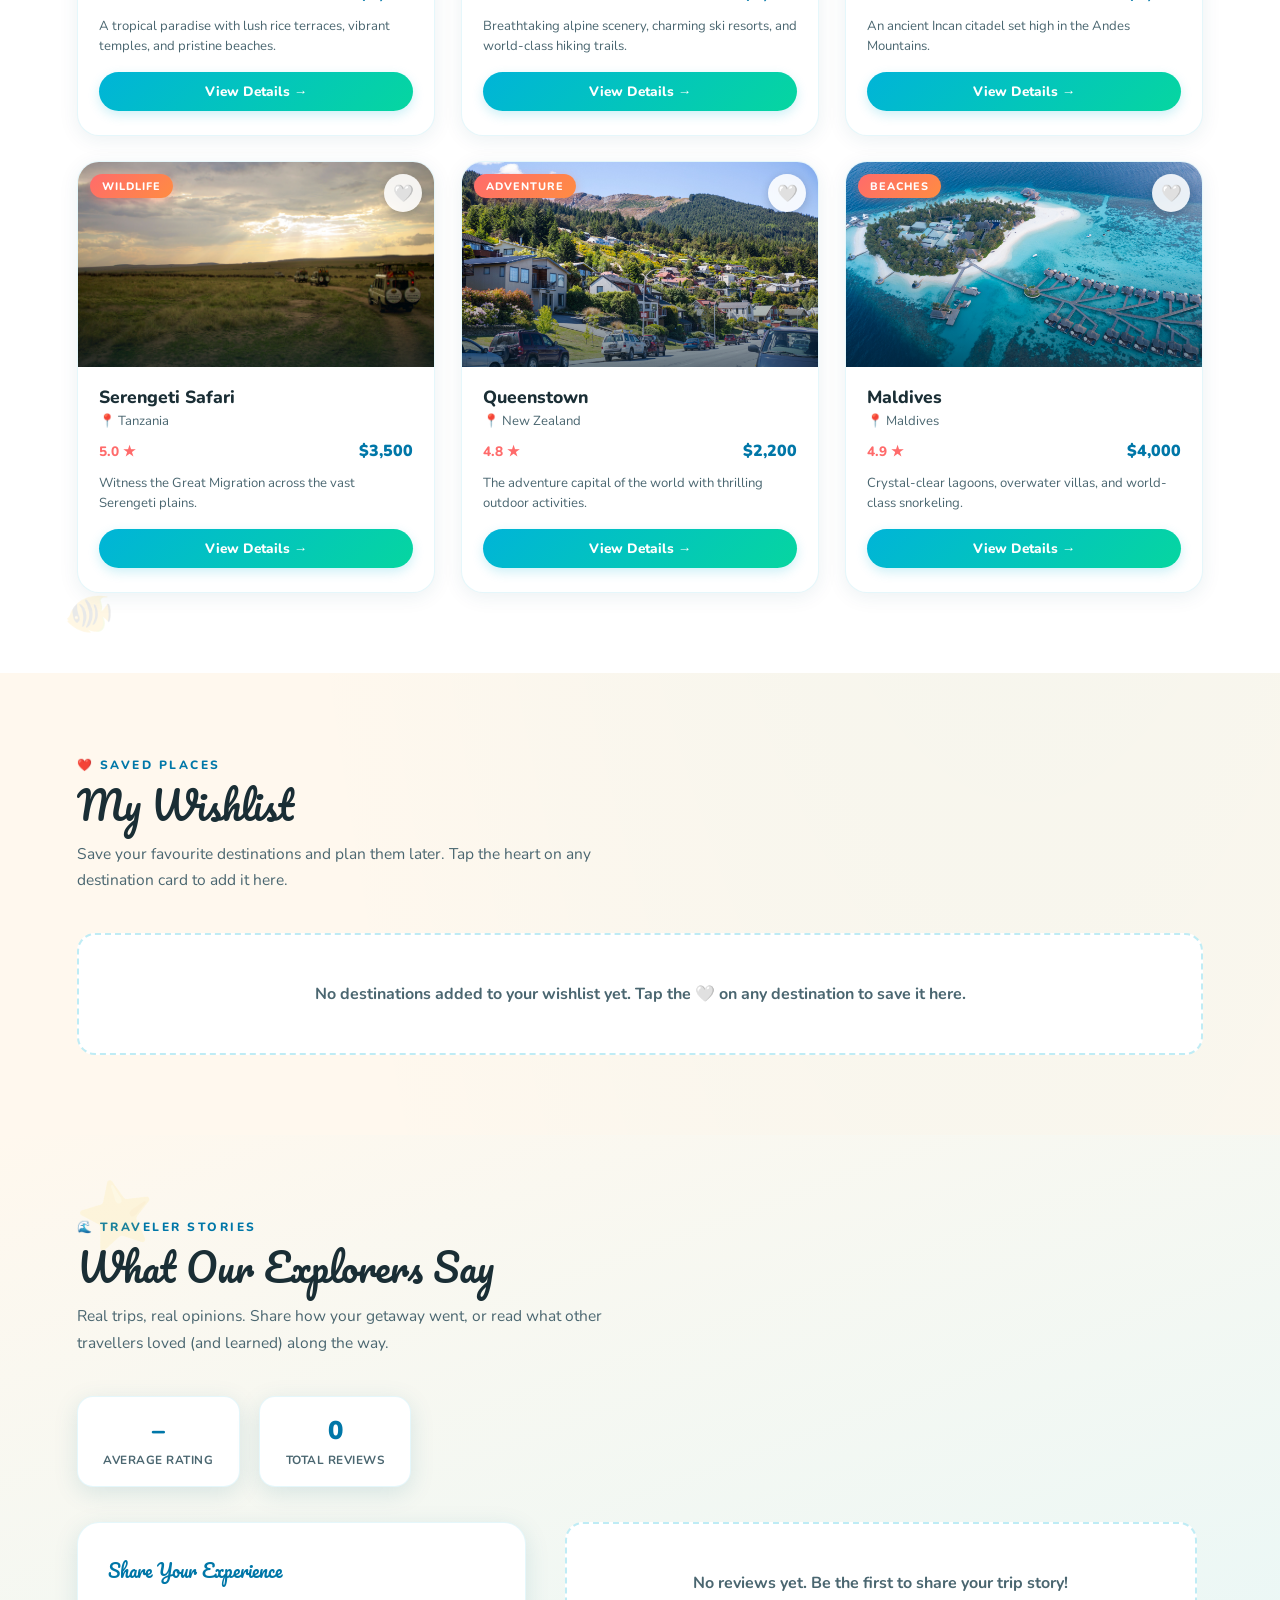
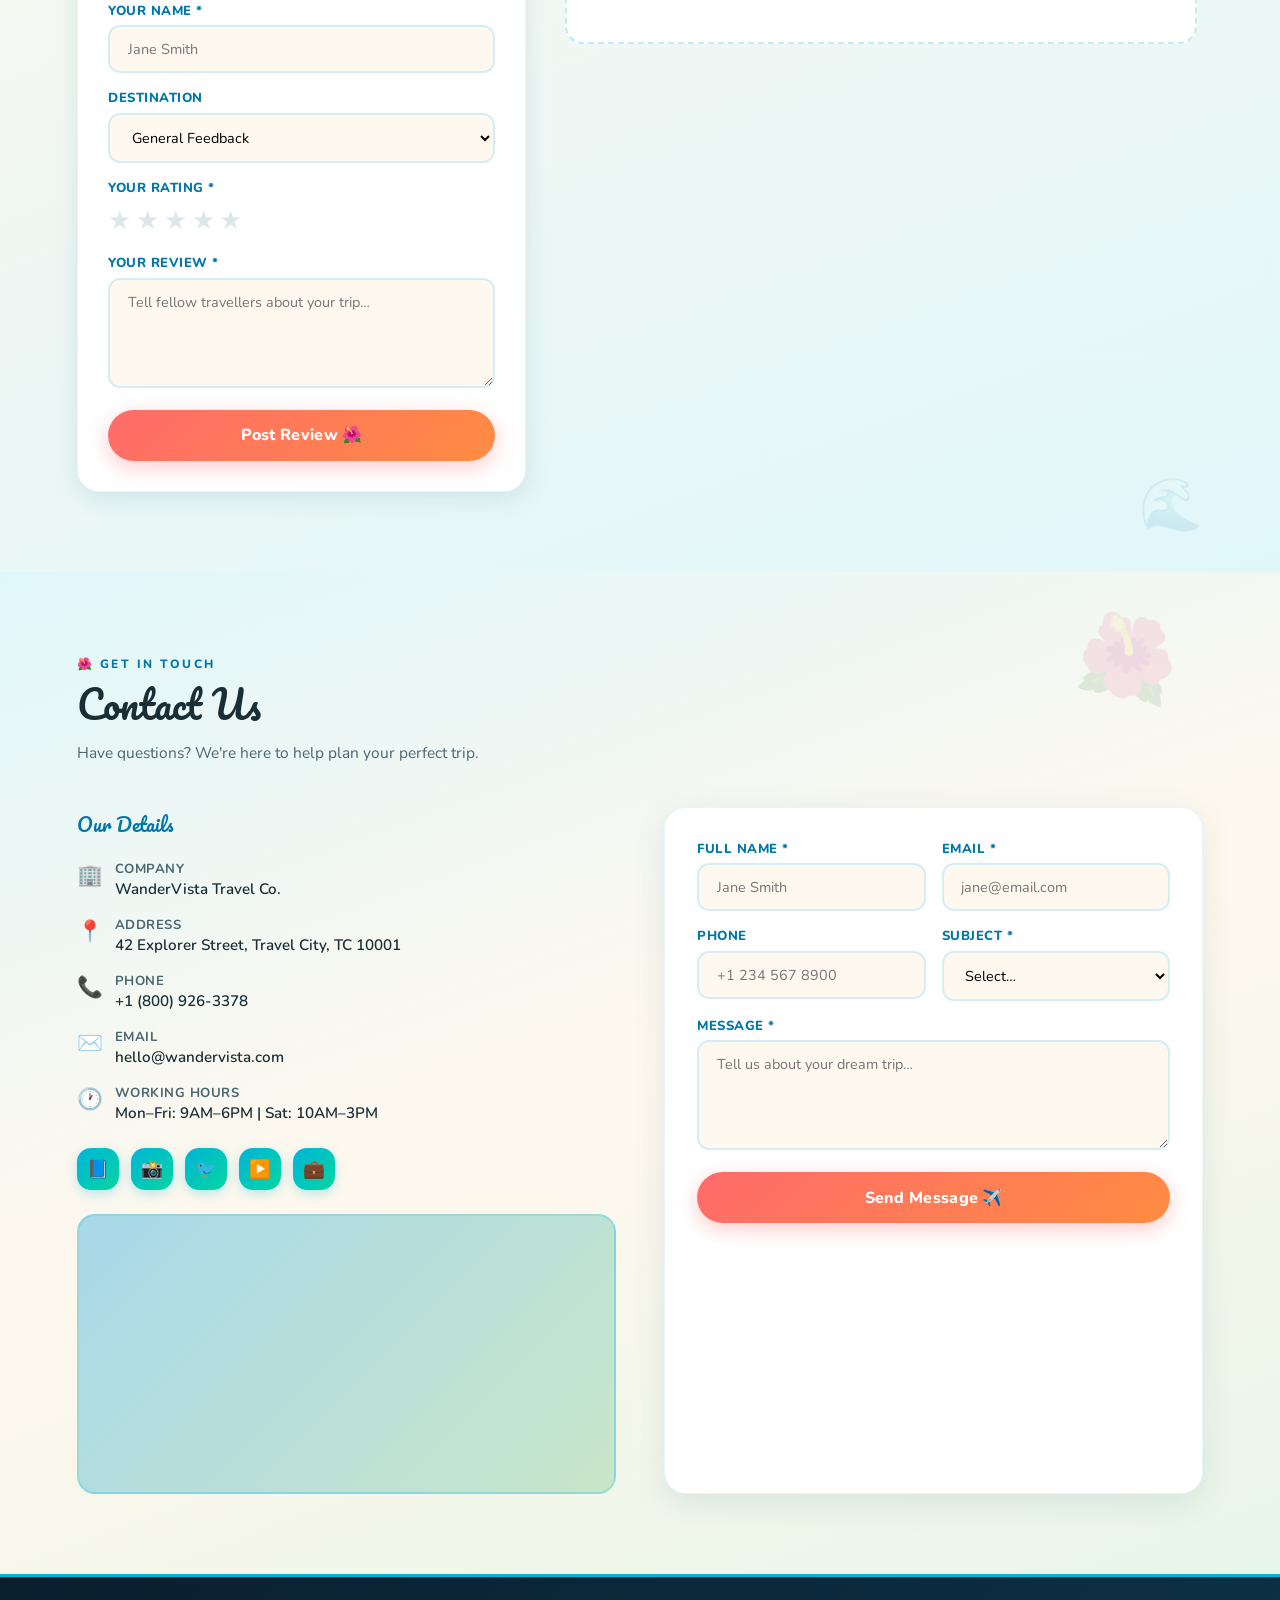
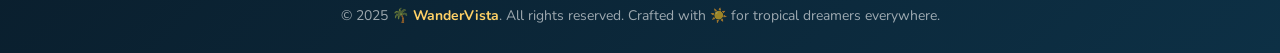
==== commit 7961687c: "day 8 task completed" ====
--- a/index.html
+++ b/index.html
@@ -15,6 +15,7 @@
         <li><a href="#destinations">Destinations</a></li>
         <li><a href="#contact">Contact</a></li>
         <li><a href="tripplanner.html">Trip Planner</a></li>
+          <li><a href="expensePlanner.html">Expense Planner</a></li>
          <li><a href="profile.html">Profile</a></li>
           <li><a href="dashboard.html">Dashboard</a></li>
           <li><a href="#wishlist">Wishlist <span class="nav-badge" id="wishlist-count">0</span></a></li>
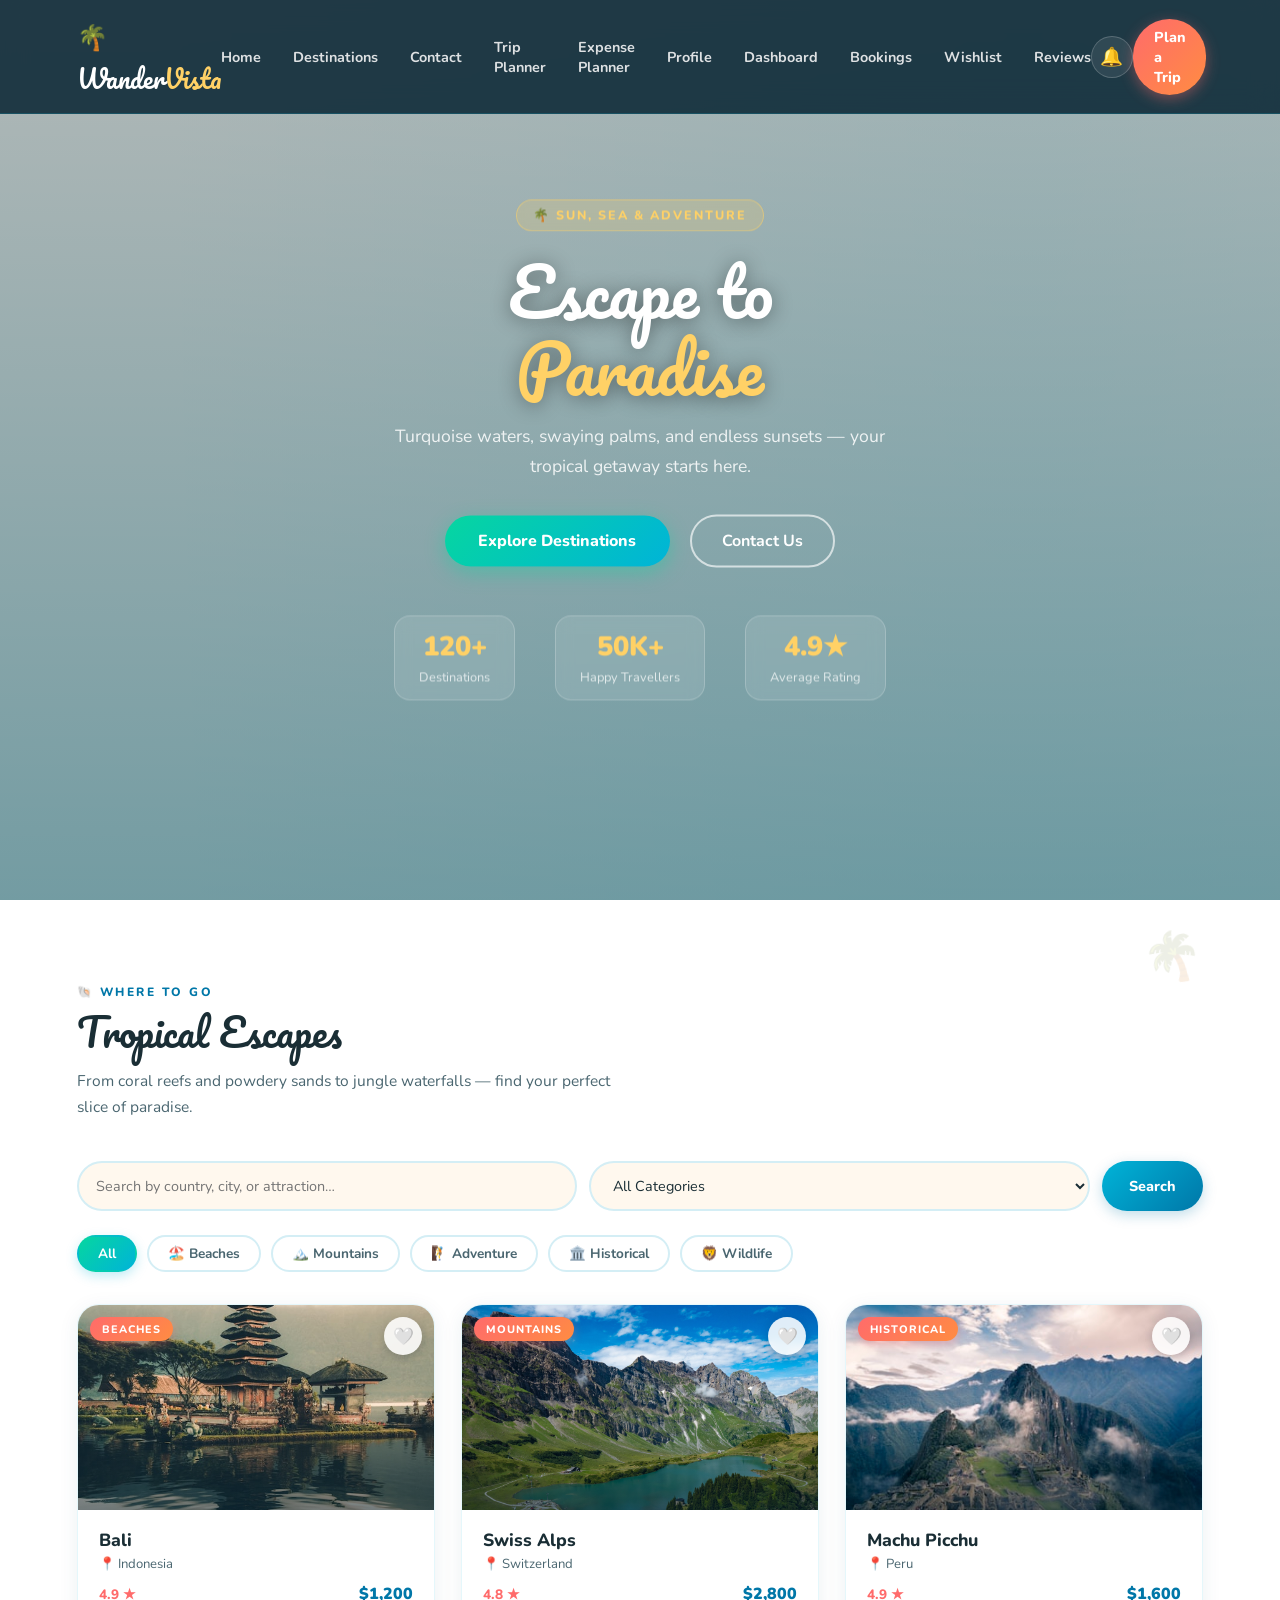
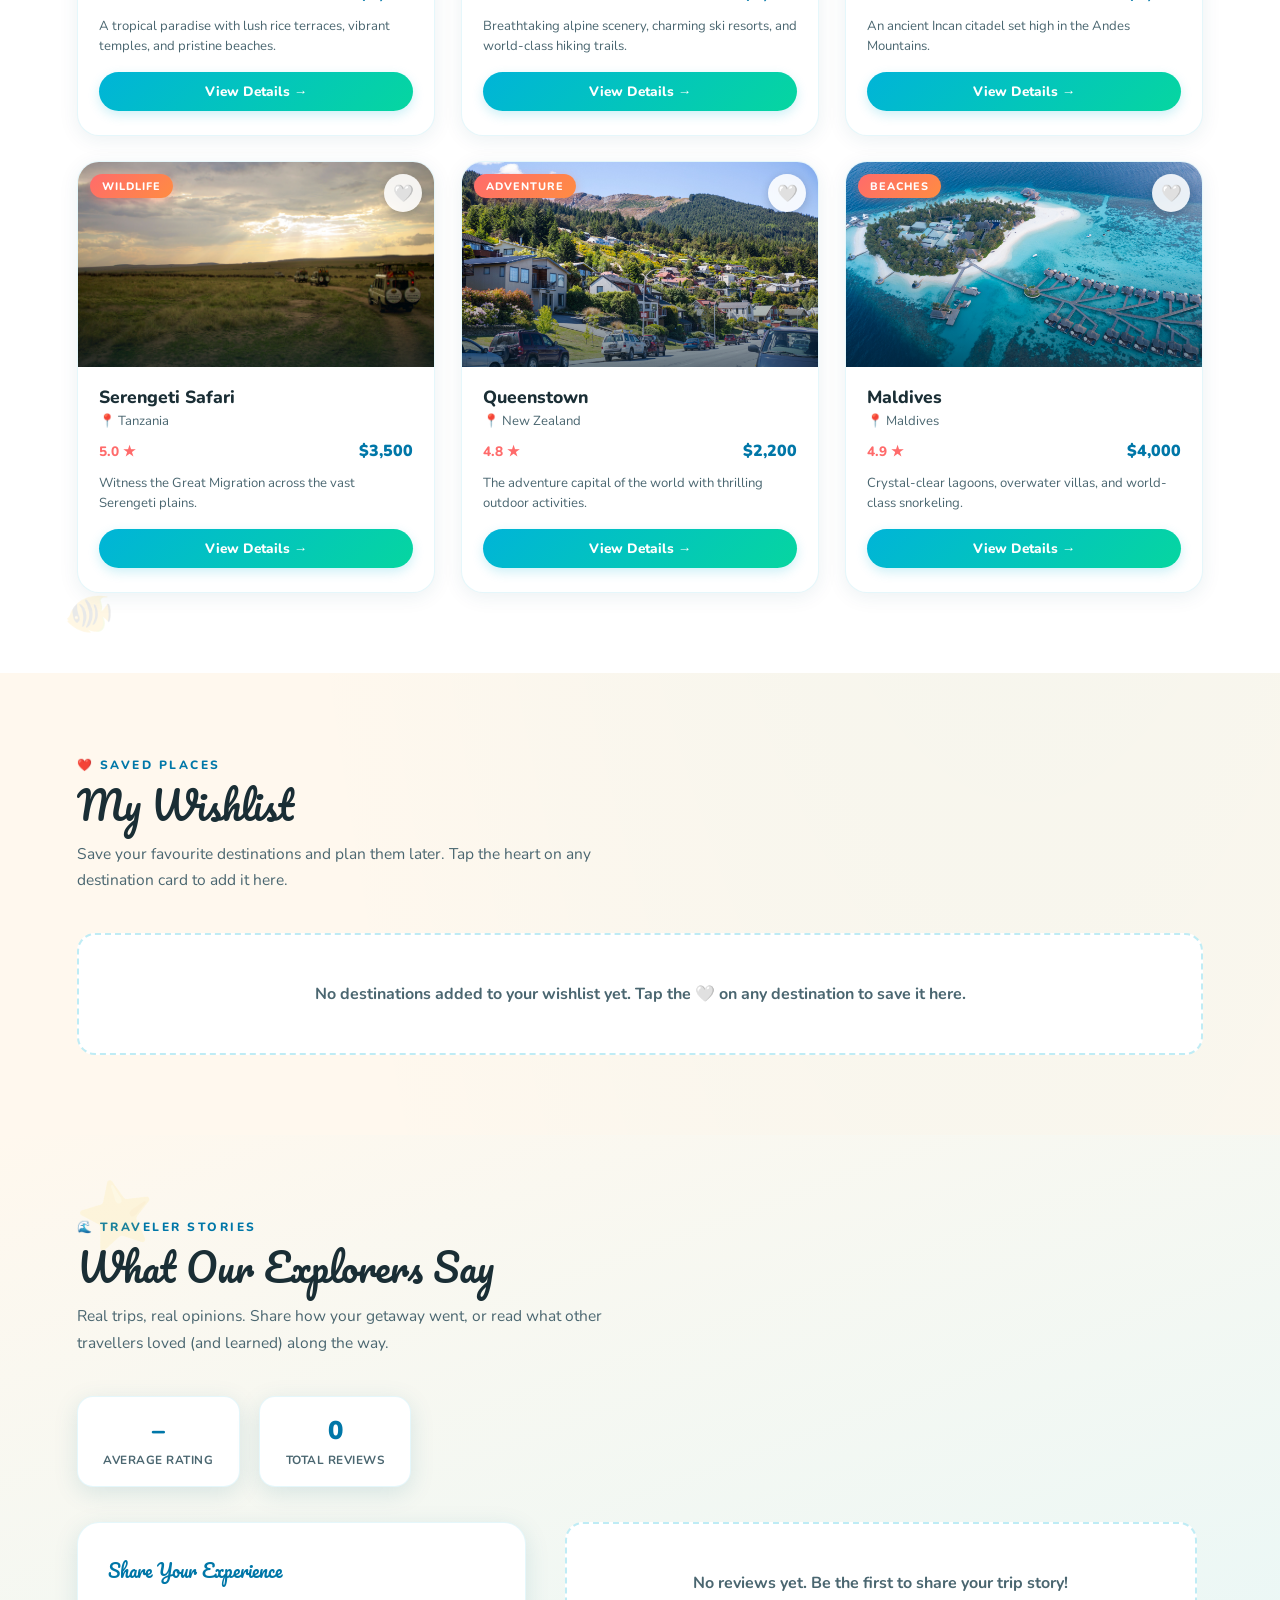
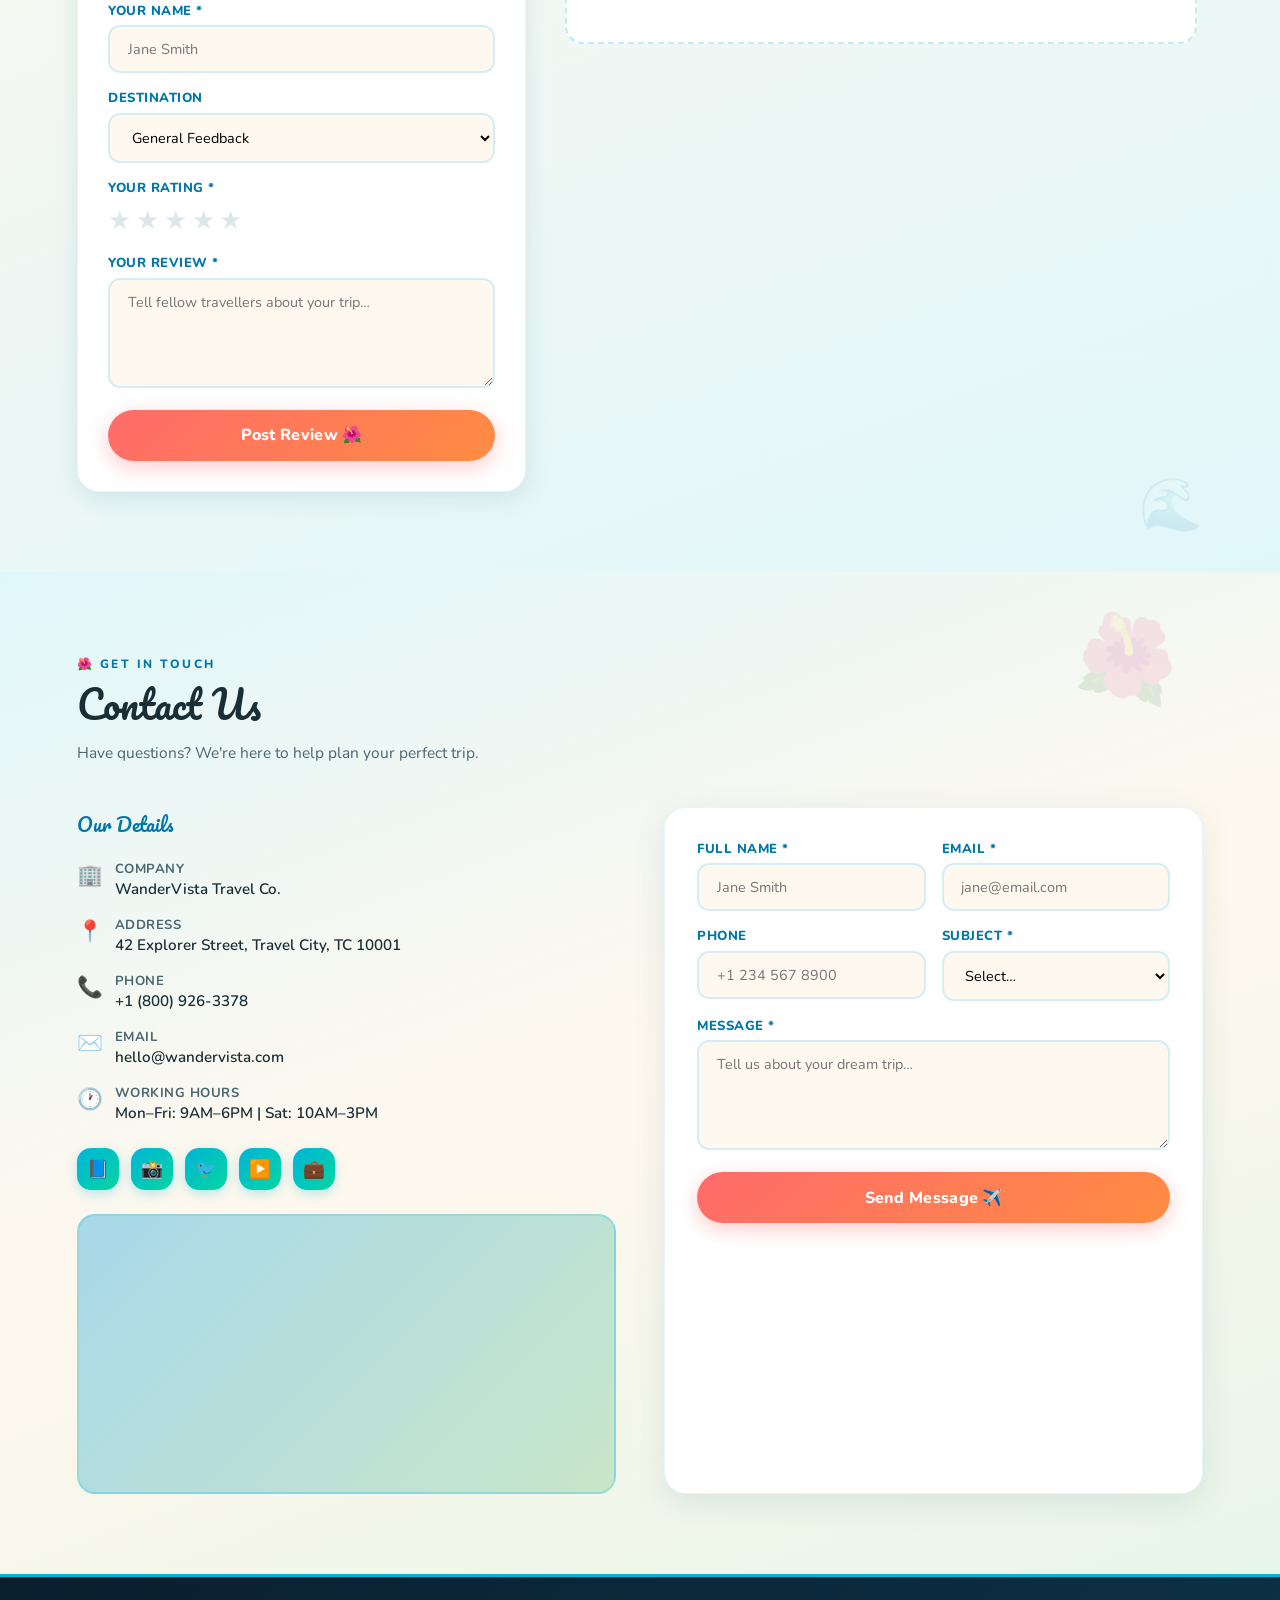
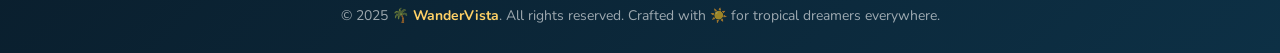
==== commit 5f68c044: "days 9 completed" ====
--- a/index.html
+++ b/index.html
@@ -4,7 +4,7 @@
     <meta charset="UTF-8" />
     <meta name="viewport" content="width=device-width, initial-scale=1.0" />
     <title>WanderVista – Explore the World</title>
-<link rel="stylesheet" href="../css/style.css">
+    <link rel="stylesheet" href="../css/style.css" />
   </head>
   <body>
     <!-- ══ NAV ══ -->
@@ -15,15 +15,24 @@
         <li><a href="#destinations">Destinations</a></li>
         <li><a href="#contact">Contact</a></li>
         <li><a href="tripplanner.html">Trip Planner</a></li>
-          <li><a href="expensePlanner.html">Expense Planner</a></li>
-         <li><a href="profile.html">Profile</a></li>
-          <li><a href="dashboard.html">Dashboard</a></li>
-          <li><a href="#wishlist">Wishlist <span class="nav-badge" id="wishlist-count">0</span></a></li>
-          <li><a href="#reviews">Reviews</a></li>
-
+        <li><a href="expensePlanner.html">Expense Planner</a></li>
+        <li><a href="profile.html">Profile</a></li>
+        <li><a href="dashboard.html">Dashboard</a></li>
+        <li><a href="login.html">Bookings</a></li>
+        <li>
+          <a href="#wishlist"
+            >Wishlist <span class="nav-badge" id="wishlist-count">0</span></a
+          >
+        </li>
+        <li><a href="#reviews">Reviews</a></li>
       </ul>
       <div class="bell-wrap" id="bell-wrap">
-        <button id="bell-icon" class="bell-btn" onclick="toggleBellDropdown()" title="Reminders">
+        <button
+          id="bell-icon"
+          class="bell-btn"
+          onclick="toggleBellDropdown()"
+          title="Reminders"
+        >
           🔔
           <span class="bell-badge" id="bell-badge">0</span>
         </button>
@@ -156,43 +165,36 @@
           <div class="gallery" id="m-gallery"></div>
           <h3>Location</h3>
 
-<div class="map-wrap">
-    <iframe
-        id="m-map"
-        width="100%"
-        height="300"
-        style="border:0;border-radius:12px"
-        loading="lazy">
-    </iframe>
-</div>
+          <div class="map-wrap">
+            <iframe
+              id="m-map"
+              width="100%"
+              height="300"
+              style="border: 0; border-radius: 12px"
+              loading="lazy"
+            >
+            </iframe>
+          </div>
         </div>
       </div>
     </div>
 
-<!-- ================= Wishlist ================= -->
-
-<section id="wishlist" class="section">
-
-    <div class="section-label">❤️ Saved Places</div>
-
-    <h2 class="section-title">My Wishlist</h2>
-
-    <p class="section-sub">
-        Save your favourite destinations and plan them later. Tap the heart on any
-        destination card to add it here.
-    </p>
-
-    <div id="wishlist-container" class="wishlist-grid">
-
-        <div class="empty-message">
-
-            No destinations added yet.
-
-        </div>
-
-    </div>
-
-</section>
+    <!-- ================= Wishlist ================= -->
+
+    <section id="wishlist" class="section">
+      <div class="section-label">❤️ Saved Places</div>
+
+      <h2 class="section-title">My Wishlist</h2>
+
+      <p class="section-sub">
+        Save your favourite destinations and plan them later. Tap the heart on
+        any destination card to add it here.
+      </p>
+
+      <div id="wishlist-container" class="wishlist-grid">
+        <div class="empty-message">No destinations added yet.</div>
+      </div>
+    </section>
 
     <!-- ══ REVIEWS ══ -->
     <section id="reviews" class="section">
@@ -222,7 +224,9 @@
           <div class="form-group">
             <label for="review-name">Your Name *</label>
             <input type="text" id="review-name" placeholder="Jane Smith" />
-            <div class="form-error" id="err-review-name">Please enter your name.</div>
+            <div class="form-error" id="err-review-name">
+              Please enter your name.
+            </div>
           </div>
 
           <div class="form-group">
@@ -241,16 +245,25 @@
               <span data-val="4" onclick="setStarRating(4)">★</span>
               <span data-val="5" onclick="setStarRating(5)">★</span>
             </div>
-            <div class="form-error" id="err-review-rating">Please select a rating.</div>
+            <div class="form-error" id="err-review-rating">
+              Please select a rating.
+            </div>
           </div>
 
           <div class="form-group">
             <label for="review-comment">Your Review *</label>
-            <textarea id="review-comment" placeholder="Tell fellow travellers about your trip…"></textarea>
-            <div class="form-error" id="err-review-comment">Please write at least a few words.</div>
-          </div>
-
-          <button class="form-submit" onclick="submitReview()">Post Review 🌺</button>
+            <textarea
+              id="review-comment"
+              placeholder="Tell fellow travellers about your trip…"
+            ></textarea>
+            <div class="form-error" id="err-review-comment">
+              Please write at least a few words.
+            </div>
+          </div>
+
+          <button class="form-submit" onclick="submitReview()">
+            Post Review 🌺
+          </button>
         </div>
 
         <!-- Review List -->
@@ -312,18 +325,19 @@
           </div>
 
           <!-- Map placeholder -->
-        <div class="map-wrap">
-  <div class="map-placeholder">
-    <iframe
-     src="https://maps.google.com/maps?q=9.9252,78.1198&z=15&output=embed"
-      width="100%"
-      height="100%"
-      style="border:0; border-radius:12px;"
-      allowfullscreen
-      loading="lazy">
-    </iframe>
-  </div>
-</div>
+          <div class="map-wrap">
+            <div class="map-placeholder">
+              <iframe
+                src="https://maps.google.com/maps?q=9.9252,78.1198&z=15&output=embed"
+                width="100%"
+                height="100%"
+                style="border: 0; border-radius: 12px"
+                allowfullscreen
+                loading="lazy"
+              >
+              </iframe>
+            </div>
+          </div>
         </div>
 
         <!-- Form -->
@@ -388,7 +402,7 @@
         for tropical dreamers everywhere.
       </p>
     </footer>
-     <script src="reminders.js"></script>
+    <script src="reminders.js"></script>
     <script src="script.js"></script>
   </body>
 </html>
